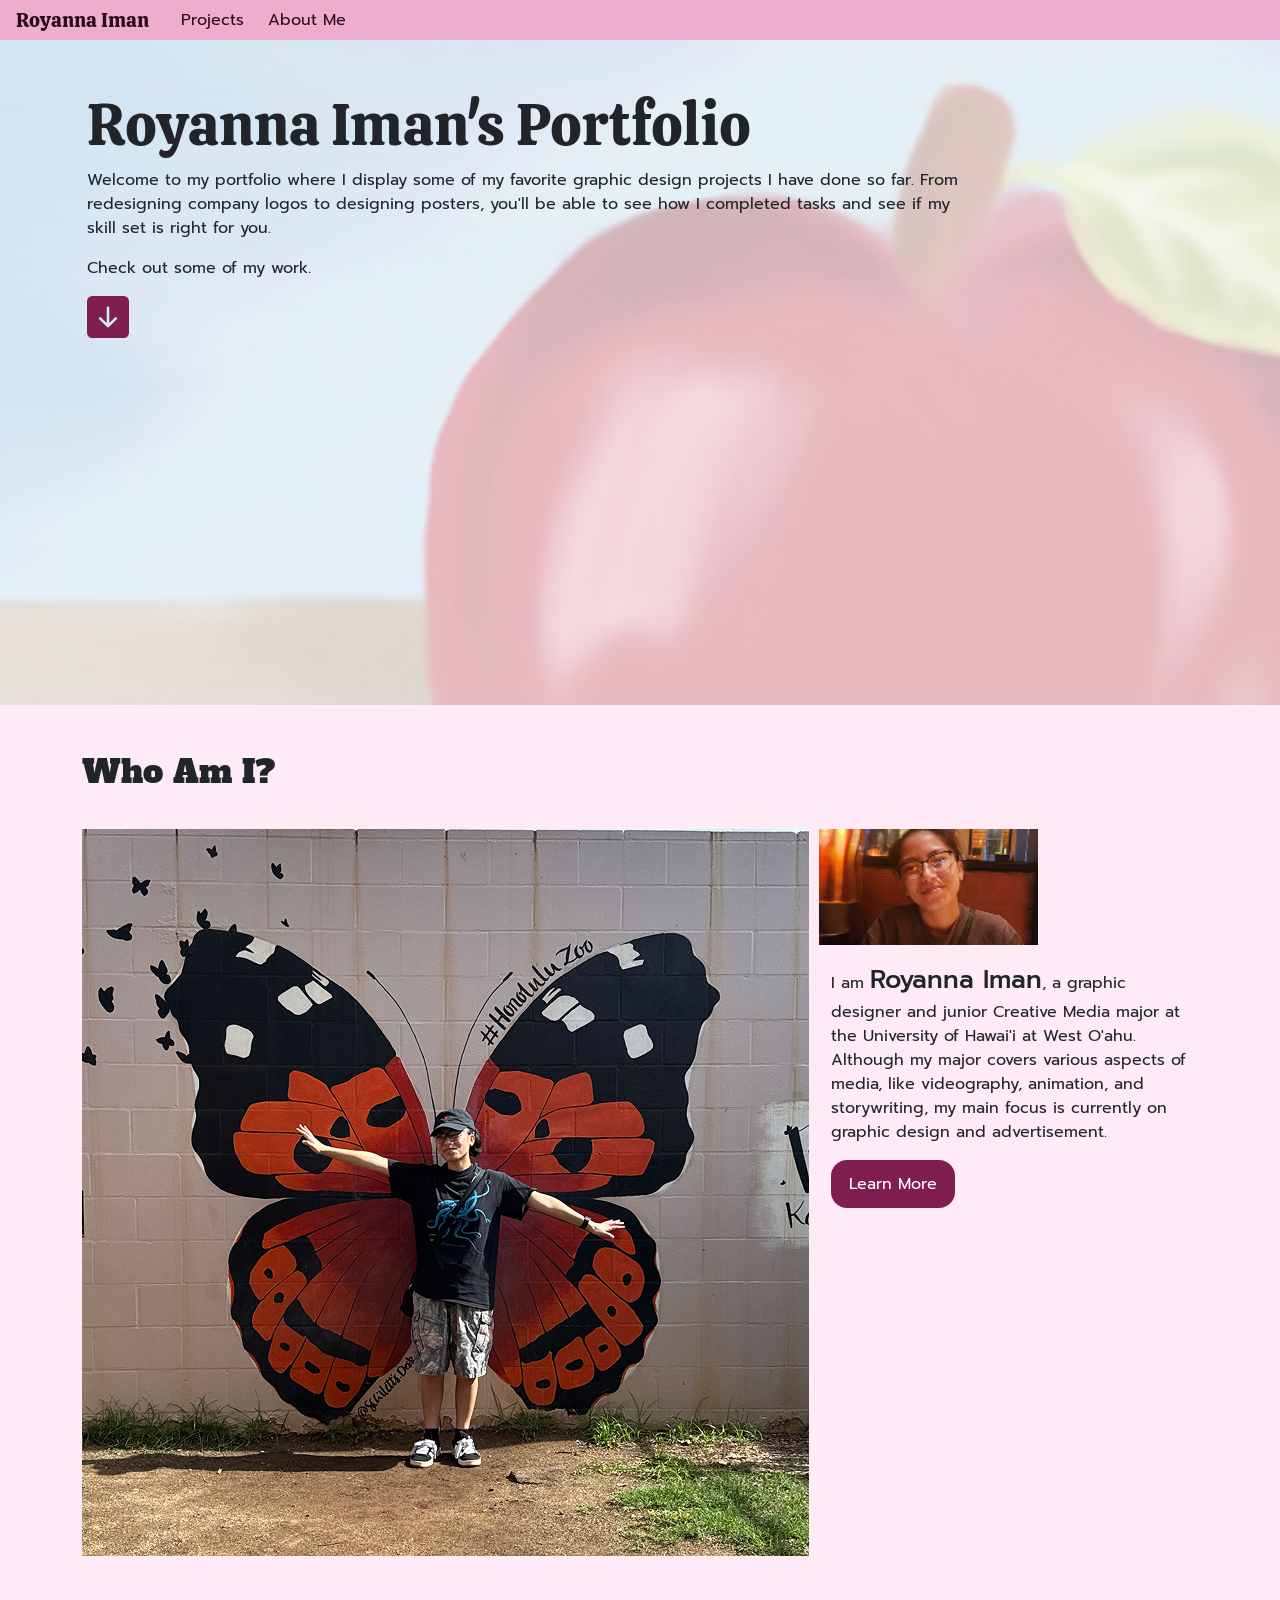
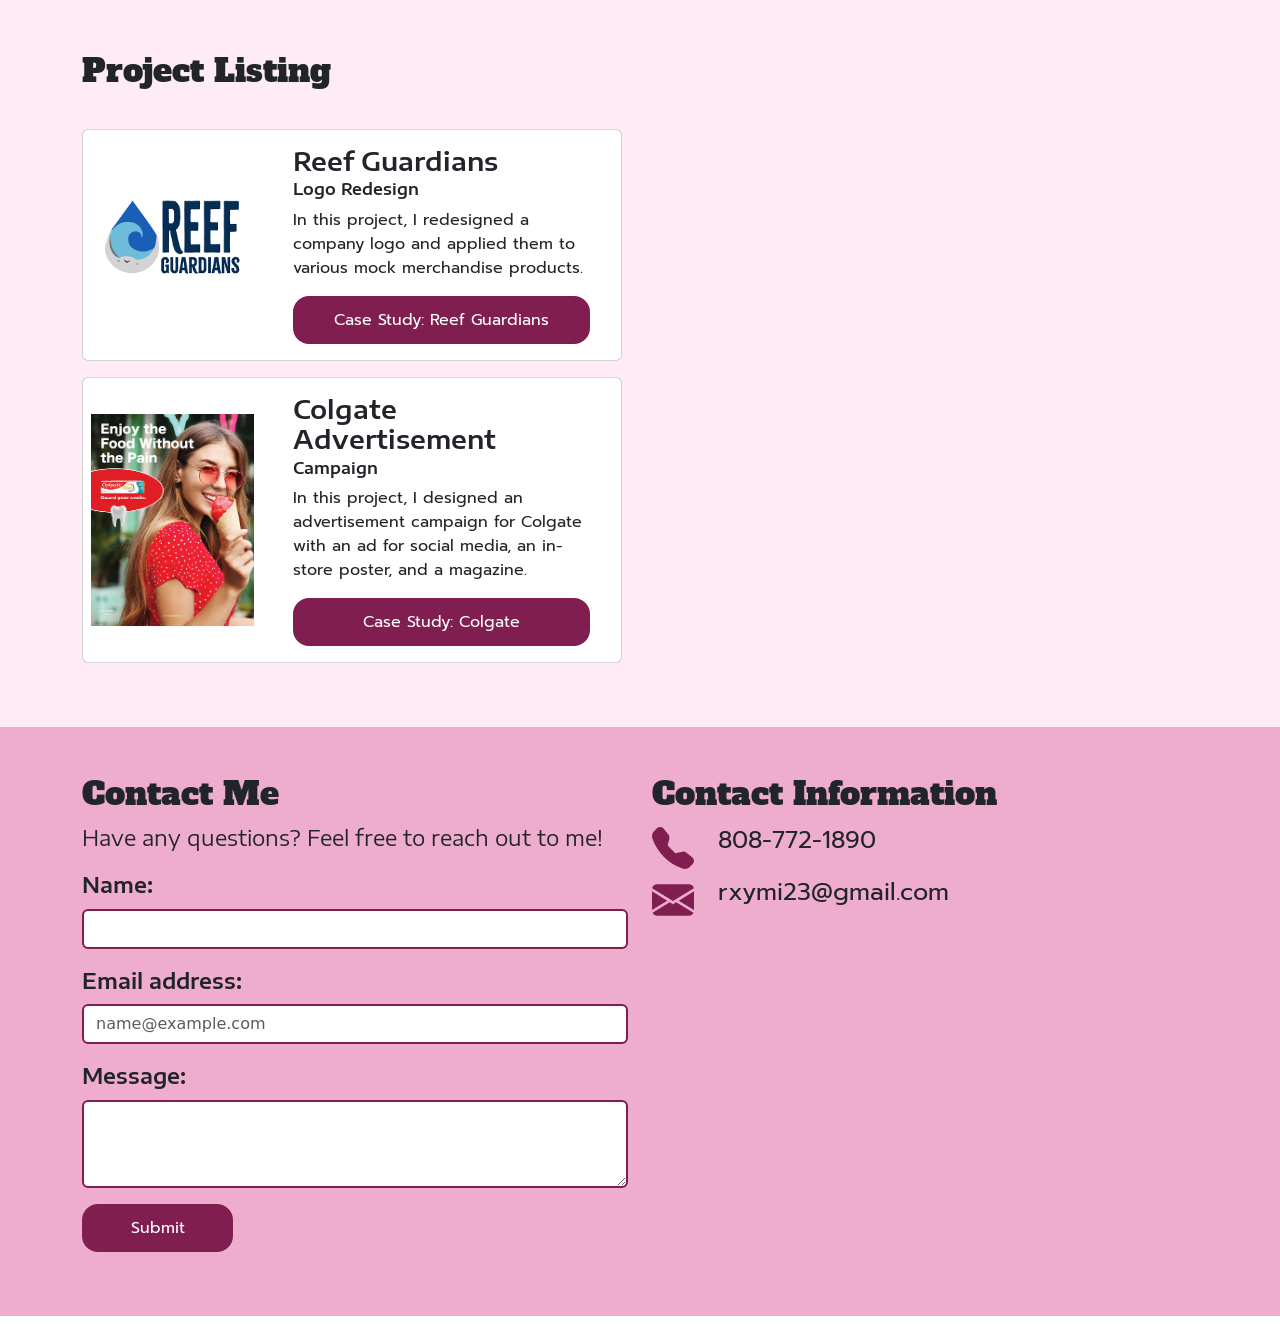
==== index.html @ 47ff8131 "button-fix" ====
<!DOCTYPE html>
<html lang="en">

<head>
    <!-- REQUIRED: Meta Tags -->
    <meta charset="UTF-8">
    <meta name="viewport" content="width=device-width, initial-scale=1.0">

    <!-- REQUIRED: Page Title -->
    <title>Royanna's Portfolio</title>

    <!-- REQUIRED: Bootstrap CSS -->
    <link href="https://cdn.jsdelivr.net/npm/bootstrap@5.3.3/dist/css/bootstrap.min.css" rel="stylesheet"
        integrity="sha384-QWTKZyjpPEjISv5WaRU9OFeRpok6YctnYmDr5pNlyT2bRjXh0JMhjY6hW+ALEwIH" crossorigin="anonymous">

    <!-- REQUIRED: Your Custom CSS-->
    <link rel="stylesheet" href="css/style.css">

    <!-- REQUIRED: Google Font API -->
    <link href="https://fonts.googleapis.com/css2?family=Sora:wght@400;700&display=swap" rel="stylesheet">

    <!-- Calistoga Font -->
    <style>
        @import url('https://fonts.googleapis.com/css2?family=Calistoga&display=swap');
    </style>

    <!-- Alfa Slab Font-->
    <style>
        @import url('https://fonts.googleapis.com/css2?family=Alfa+Slab+One&display=swap');
    </style>

    <!-- Prompt Font -->
    <style>
        @import url('https://fonts.googleapis.com/css2?family=Prompt:wght@400;500;900&display=swap');
    </style>

    <!--Encode Sans Expanded-->
    <style>
        @import url('https://fonts.googleapis.com/css2?family=Encode+Sans+Expanded:wght@100;200;300;400;500;600;700;800;900&display=swap');
    </style>

    <!--Instrument Sans-->
    <style>
        @import url('https://fonts.googleapis.com/css2?family=Instrument+Sans:ital,wght@0,400..700;1,400..700&display=swap');
    </style>

</head>

<body>
    <!-- Content will go here -->
    <!-- Start of Header Section -->
    <div class="navbarfull">
        <nav class="navbar navbar-expand-lg bg-body-tertiary">
            <div class="container-fluid navbarcolor">
                <a class="navbar-brand" href="/index.html">Royanna Iman</a>
                <button class="navbar-toggler" type="button" data-bs-toggle="collapse" data-bs-target="#navbarNav"
                    aria-controls="navbarNav" aria-expanded="false" aria-label="Toggle navigation">
                    <span class="navbar-toggler-icon"></span>
                </button>
                <div class="collapse navbar-collapse" id="navbarNav">
                    <ul class="navbar-nav">
                        <li class="nav-item">
                            <a class="nav-link" aria-current="page" href="#project-listing-id">Projects</a>
                        </li>
                        <li class="nav-item">
                            <a class="nav-link" href="#">About Me</a>
                        </li>
                    </ul>
                </div>
            </div>
        </nav>
    </div>
    <!-- End of Header Section -->

    <!-- Start of Hero Section -->
    <section class="hero">
        <div class="container">
            <div class="hero-text">
                <h1>Royanna Iman's Portfolio</h1>
                <p>Welcome to my portfolio where I display some of my favorite graphic design projects
                    I have done so far. From redesigning company logos to designing posters, you'll be able
                    to see how I completed tasks and see if my skill set is right for you.
                </p>
                <p>Check out some of my work.</p>
                <a href="#project-listing-id" class="btn-primary">
                    <svg xmlns="http://www.w3.org/2000/svg" width="42" height="42" fill="#801f4f"
                        class="bi bi-arrow-down-square-fill" viewBox="0 0 16 16">
                        <path
                            d="M2 0a2 2 0 0 0-2 2v12a2 2 0 0 0 2 2h12a2 2 0 0 0 2-2V2a2 2 0 0 0-2-2zm6.5 4.5v5.793l2.146-2.147a.5.5 0 0 1 .708.708l-3 3a.5.5 0 0 1-.708 0l-3-3a.5.5 0 1 1 .708-.708L7.5 10.293V4.5a.5.5 0 0 1 1 0" />
                </a>
                </svg>
            </div>
        </div>
    </section>
    <!-- End of Hero Section -->

    <!--Start of Who Am I Section Redo-->
    <section class="who-i-am py-5">
        <div class="container">
            <h2>Who Am I?</h2>
            <div class="who-i-am">
                <div class="image-container royanna-butterfly">
                    <img src="./images/royanna-butterfly.png" class="royanna-zoo" alt="royanna-butterfly">
                </div>
                <div class="who-am-i-right-content">
                    <div class="image-container royanna-selfie">
                        <img src="./images/royanna-iman.png" class="royanna-restaurant" alt="royanna-iman">
                    </div>
                    <div class="container who-am-i-caption">
                        <p>
                            I am <span class="bold-name">Royanna Iman</span>, a graphic designer and junior Creative
                            Media major at the University of Hawai'i at
                            West O'ahu. Although my major covers various aspects of media, like videography, animation,
                            and
                            storywriting, my main focus is currently on graphic design and advertisement.
                        </p>
                        <a class="btn btn-primary" href="#" role="button">Learn More</a>
                    </div>
                </div>
            </div>
        </div>
    </section>

    <!--End of Who Am I Section Redo-->


    <!-- OLD Start of Who Am I Section -->
    <!--
    <section class="who-am-i py-5">
        <div class="container">
            <div class="who-am-i-header">
                <h2>Who Am I?</h2>
            </div>
            <img src="./images/royanna-butterfly.png" class="img-fluid butterfly" alt="royanna-butterfly">
            <img src="./images/royanna-iman.png" alt="royanna-iman" class="selfie">
            <div class="who-am-i-text">
                <p>I am Royanna Iman, a graphic designer and junior Creative Media major at the University of Hawai'i at
                    West O'ahu. Although my major covers various aspects of media, like videography, animation, and
                    storywriting,
                    my main focus is currently on graphic design and advertisement.
                </p>
            </div>
            <a class="btn btn-primary" href="#" role="button">Learn More</a>
        </div>
    </section>
    -->

    <!-- OLD End of Who Am I Section -->


    <!-- Start of Projects Section -->
    <section class="projects py-5">
        <div class="container">
            <h2 class="projects-header" id="project-listing-id">Project Listing</h2>

            <!--Card Horizontal Start of Card Project 1-->
            <div class="card mb-3" style="max-width: 540px;">
                <div class="row g-0">
                    <div class="col-md-4">
                        <img src="./images/thumbnail-of-project-1.png" class="img-fluid rounded-start card-thumbnail"
                            alt="thumbnail-of-project-1">
                    </div>
                    <div class="col-md-8">
                        <div class="card-body">
                            <h5 class="card-title">Reef Guardians</h5>
                            <h6 class="card-subtitle">Logo Redesign</h6>
                            <p class="card-text">In this project, I redesigned a company logo and applied them to
                                various mock merchandise products.</p>
                            <a href="/reefguardians.html" class="btn btn-primary card-btn">Case Study: Reef
                                Guardians</a>

                        </div>
                    </div>
                </div>
            </div>
            <div class="card mb-3" style="max-width: 540px;">
                <!--Card Project 1 End-->

                <!--Card Horizontal Start of Card Project 2-->
                <div class="row g-0">
                    <div class="col-md-4">
                        <img src="./images/thumbnail-of-project-2.png" class="img-fluid rounded-start card-thumbnail"
                            alt="thumbnail-of-project-2">
                    </div>
                    <div class="col-md-8">
                        <div class="card-body">
                            <h5 class="card-title">Colgate Advertisement</h5>
                            <h6 class="card-subtitle">Campaign</h6>
                            <p class="card-text">In this project, I designed an advertisement campaign for Colgate with
                                an ad for social media, an in-store poster, and a magazine.</p>
                            <a href="/colgate.html" class="btn btn-primary card-btn">Case Study: Colgate</a>
                        </div>
                    </div>
                </div>
            </div>
        </div>


    </section>
    <!-- End of Projects Section -->


    <!-- Start of Footer -->

    <div class="footer">
        <div class="container">
            <div class="row">
                <div class="container py-5 col">
                    <h2>Contact Me</h2>
                    <div class="questioncontact">
                        <p>Have any questions? Feel free to reach out to me!</p>
                    </div>
                    <div class="mb-3">
                        <label for="exampleFormControlInput1" class="form-label">Name:</label>
                        <input type="name" class="form-control" id="exampleFormControlInput1">
                    </div>
                    <div class="mb-3">
                        <div class="mb-3">
                            <label for="exampleFormControlInput1" class="form-label">Email address:</label>
                            <input type="email" class="form-control" id="exampleFormControlInput1"
                                placeholder="name@example.com">
                        </div>
                        <div class="mb-3">
                            <label for="exampleFormControlTextarea1" class="form-label">Message:</label>
                            <textarea class="form-control" id="exampleFormControlTextarea1" rows="3"></textarea>
                        </div>
                        <input class="btn btn-primary submit" type="submit" value="Submit">
                    </div>
                </div>
                <div class="container py-5 col">
                    <h2>Contact Information</h2>
                    <footer class="footer">
                        <!-- Telephone Icon Start -->
                        <div class="phone-info">
                            <svg xmlns="http://www.w3.org/2000/svg" width="42" height="42" fill="#801F4F"
                                class="bi bi-telephone-fill" viewBox="0 0 16 16">
                                <path fill-rule="evenodd"
                                    d="M1.885.511a1.745 1.745 0 0 1 2.61.163L6.29 2.98c.329.423.445.974.315 1.494l-.547 2.19a.68.68 0 0 0 .178.643l2.457 2.457a.68.68 0 0 0 .644.178l2.189-.547a1.75 1.75 0 0 1 1.494.315l2.306 1.794c.829.645.905 1.87.163 2.611l-1.034 1.034c-.74.74-1.846 1.065-2.877.702a18.6 18.6 0 0 1-7.01-4.42 18.6 18.6 0 0 1-4.42-7.009c-.362-1.03-.037-2.137.703-2.877z" />
                            </svg>
                            <!-- Telephone Icon End -->
                            <div class="phone">
                                <p>808-772-1890</p>
                            </div>
                        </div>
                        <!-- Email Envelope Icon Start -->
                        <div class="email-info">
                            <svg xmlns="http://www.w3.org/2000/svg" fill="#801F4F" class="bi bi-envelope-fill"
                                viewBox="0 0 16 16">
                                <path
                                    d="M.05 3.555A2 2 0 0 1 2 2h12a2 2 0 0 1 1.95 1.555L8 8.414zM0 4.697v7.104l5.803-3.558zM6.761 8.83l-6.57 4.027A2 2 0 0 0 2 14h12a2 2 0 0 0 1.808-1.144l-6.57-4.027L8 9.586zm3.436-.586L16 11.801V4.697z" />
                            </svg>
                            <!-- Email Envelope Icon End -->
                            <div class="email">
                                <p>rxymi23@gmail.com</p>
                            </div>
                        </div>
                </div>
            </div>
        </div>

        </footer>
        <!-- End of Footer -->


        <!-- REQUIRED: Javascript -->
        <script src="https://cdn.jsdelivr.net/npm/bootstrap@5.3.3/dist/js/bootstrap.bundle.min.js"
            integrity="sha384-YvpcrYf0tY3lHB60NNkmXc5s9fDVZLESaAA55NDzOxhy9GkcIdslK1eN7N6jIeHz"
            crossorigin="anonymous"></script>
</body>

</html>
---- css/style.css ----
.hero {
    background-image: url("../images/hero-section-image.png");
    background-size: cover;
    min-height: 665px;
}

@media (max-width: 768px) {
    .hero {
        min-height: 453px
    }
}

.calistoga-regular {
    font-family: "Calistoga", serif;
    font-weight: 400;
    font-style: normal;
}

.alfa-slab-one-regular {
    font-family: "Alfa Slab One", serif;
    font-weight: 400;
    font-style: normal;
}

.prompt-regular {
    font-family: "Prompt", sans-serif;
    font-weight: 400;
    font-style: normal;
}

.encode-sans-expanded-semibold {
    font-family: "Encode Sans Expanded", sans-serif;
    font-weight: 600;
    font-style: normal;
}


.instrument-sans-font {
    font-family: "Instrument Sans", sans-serif;
    font-optical-sizing: auto;
    font-weight: 100;
    font-style: normal;
    font-variation-settings:
        "wdth" 100;
}

h1 {
    font-family: Calistoga;
    font-size: clamp(40px, 2vw, 58px);
}

h2 {
    font-family: Alfa Slab One;
    font-weight: clamp(20px, 2vw, 40px);
}

h5 {
    font-family: "Encode Sans Expanded", sans-serif;
    font-weight: 600;
    font-style: normal;
    font-size: clamp(24px, 2vw, 30px);

}

h6 {
    font-family: "Encode Sans Expanded", sans-serif;
    font-weight: 600;
    font-style: normal;
}

p {
    font-family: Prompt;
}

.questioncontact p {
    font-family: "Encode Sans Expanded";
    font-size: clamp(16px, 2vw, 21px);
}

.phone p {
    font-family: prompt;
    font-size: clamp(16px, 2vw, 24px);
}

.email p {
    font-family: prompt;
    font-size: clamp(16px, 2vw, 24px);
}


.navbar-brand {
    font-family: Calistoga;
    color: #2b0a1a;
}

.nav-link {
    font-family: Prompt;
    Color: #2b0a1a;
}

.navbar {
    margin-top: -8px;
}

.navbarcolor {
    background-color: #efadce;
    margin-bottom: -8px;
}

.navbar a {
    padding: 4px;
}

.nav-item {
    padding: 4px;
}

.hero-text {
    max-width: 887px;
    min-width: 360px;
    padding: 5px;
    padding-top: 50px;
    margin-right: 20%;
}

.selfie {
    float: center;
}


.who-am-i-header {
    margin-top: 10px;
    margin-left: 10px;
}

.btn {
    background-color: #801f4f;
    border-color: #801f4f;
    font-family: "prompt";
    border-width: 2px;
    border-radius: 16px;
    padding: 10px 16px;
}

.btn:hover {
    background-color: white;
    border-color: white;
    color: #801f4f;
    border-color: #801F4F;
}

.form-label {
    font-family: "Encode Sans Expanded";
    font-size: clamp(16px, 2vw, 21px);
    font-weight: 600;
}

.form-control {
    border-color: #801F4F;
    border-width: 2px;
}

.hero {
    background-color: white;
}

section {
    background-color: #FFEBF5;
}

.footer {
    background-color: #efadce;
}

.submit {
    width: clamp(151px, 2vw, 248px);
}

.hero-text h1 {
    font-size: clamp(40px, 7vw, 58px);
}

.email-info {
    display: flex;
    align-items: center;
    gap: 24px;

}

.phone-info {
    display: flex;
    align-items: center;
    gap: 24px;
}

svg {
    width: 42px;
    height: 42px;
    min-width: 42px;
    min-height: 42px;
}

.card-btn {
    width: 100%;
}

.card-body {
    margin-left: 15px;
    margin-right: 15px;
}

.card-body h6 {
    margin-bottom: 8px;
}

.card-body h5 {
    margin-bottom: 8px;
}

.card-thumbnail {
    width: 100%;
    height: 100%;
    object-fit: contain;
    padding: 8px;
}


.projects-header {
    padding-bottom: 30px;
}


.royanna-zoo {
    width: 100%;
    max-width: 727px;
    object-fit: cover;
    vertical-align: middle;
    padding-top: 8px;
}

.royanna-restaurant {
    width: 100%;
    max-width: 219px;
    height: 100%;
    max-height: 140px;
    object-position: 50% 20%;
    object-fit: cover;
    vertical-align: middle;
    padding-bottom: 16px;
    padding-top: 8px;
}


.who-am-i-caption {
    padding-bottom: 48px;
}

.who-i-am {
    display: flex;
    flex-wrap: wrap;
    align-items: flex-start;
    justify-content: left;
    padding-top: 22px;

}

.who-am-i-right-content {
    flex: 2;
    align-content: bottom;
    margin-left: 10px;
}

.bold-name {
    font-weight: 500;
    font-size: clamp(25px, 2vw, 40px);
}

/* Case Study 1 */

.encode-sans-expanded-bold {
    font-family: "Encode Sans Expanded", sans-serif;
    font-weight: 700;
    font-style: normal;
}

h3 {
    color: white;
    font-size: clamp(24px, 3vw, 64px);
    padding: 10px;
}

h4 {
    font-family: Afacad;
    font-size: clamp(15px, 4vw, 32px);
    
}

.reefguardians-title {
    background-color: #ab296a;
    height: 150px;
    justify-content: center;
    display: grid;
    place-items: center;
    min-height: 145px;
}



/* .project-details-section-header{
    background-color: white;
    position: relative;
    width: 100vw;
    left: 50%;
    margin-left: -50vw;
} */

/* .details-section-title{
    background: white;
    position: relative;
    width: 100vw;
    left: 50%;
    margin-left: -50vw;
} */

.reefguardians-background-info {
    padding-top: 22px;
    padding-bottom: 22px;
}

.reefguardians-results {
    padding-bottom: 22px;
}


.reefguardians-process-section {
    padding-bottom: 22px;
}

.image-description {
    font-size: clamp(10px, 1.5vw, 16px);
}

.results-grid {
    display: grid;
    gap: 40px;

}

.sketches-grid {
    display: grid;
    gap: 40px;
}

.project-details-bold-header {
    background-color: white;
    padding: 10px;
    margin-top: -21px;
    margin-bottom: 20px;
    /* height: clamp(44px, 4vw, 94px); */
    display: flex;
    align-items: center;
}

    /* .project-details-section-header {
        padding: 5px;
    }
}

/* .project-details-bold-header {
    height: 50px;
    background-color: white;
    margin-top: -21px;
    margin-bottom: 21px;
    display: flex;
    align-items:center;
    
} */

.process-section-subtitles {
    background-color: #E47CB0;
    margin-top: -21px;
    margin-bottom: 20px;
    padding: 0px;
    /* height: clamp(25px, 2vw, 65px); */
    display: flex;
    align-items: center;
}

/* Case Study 2 */

.colgate-title{
    background-color: #ab296a;
    height: 150px;
    justify-content: center;
    display: grid;
    place-items: center;
    min-height: 145px;
}

.colgate-background-info{
    padding-top: 22px;
    padding-bottom: 22px;
}

.colgate-logo-image{
    display: flex;
    align-items: center;
    padding: 10px;
}

.creative-brief-caption{
    padding-top: 10px;
}

.sketches-caption{
    padding-top: 10px;
}
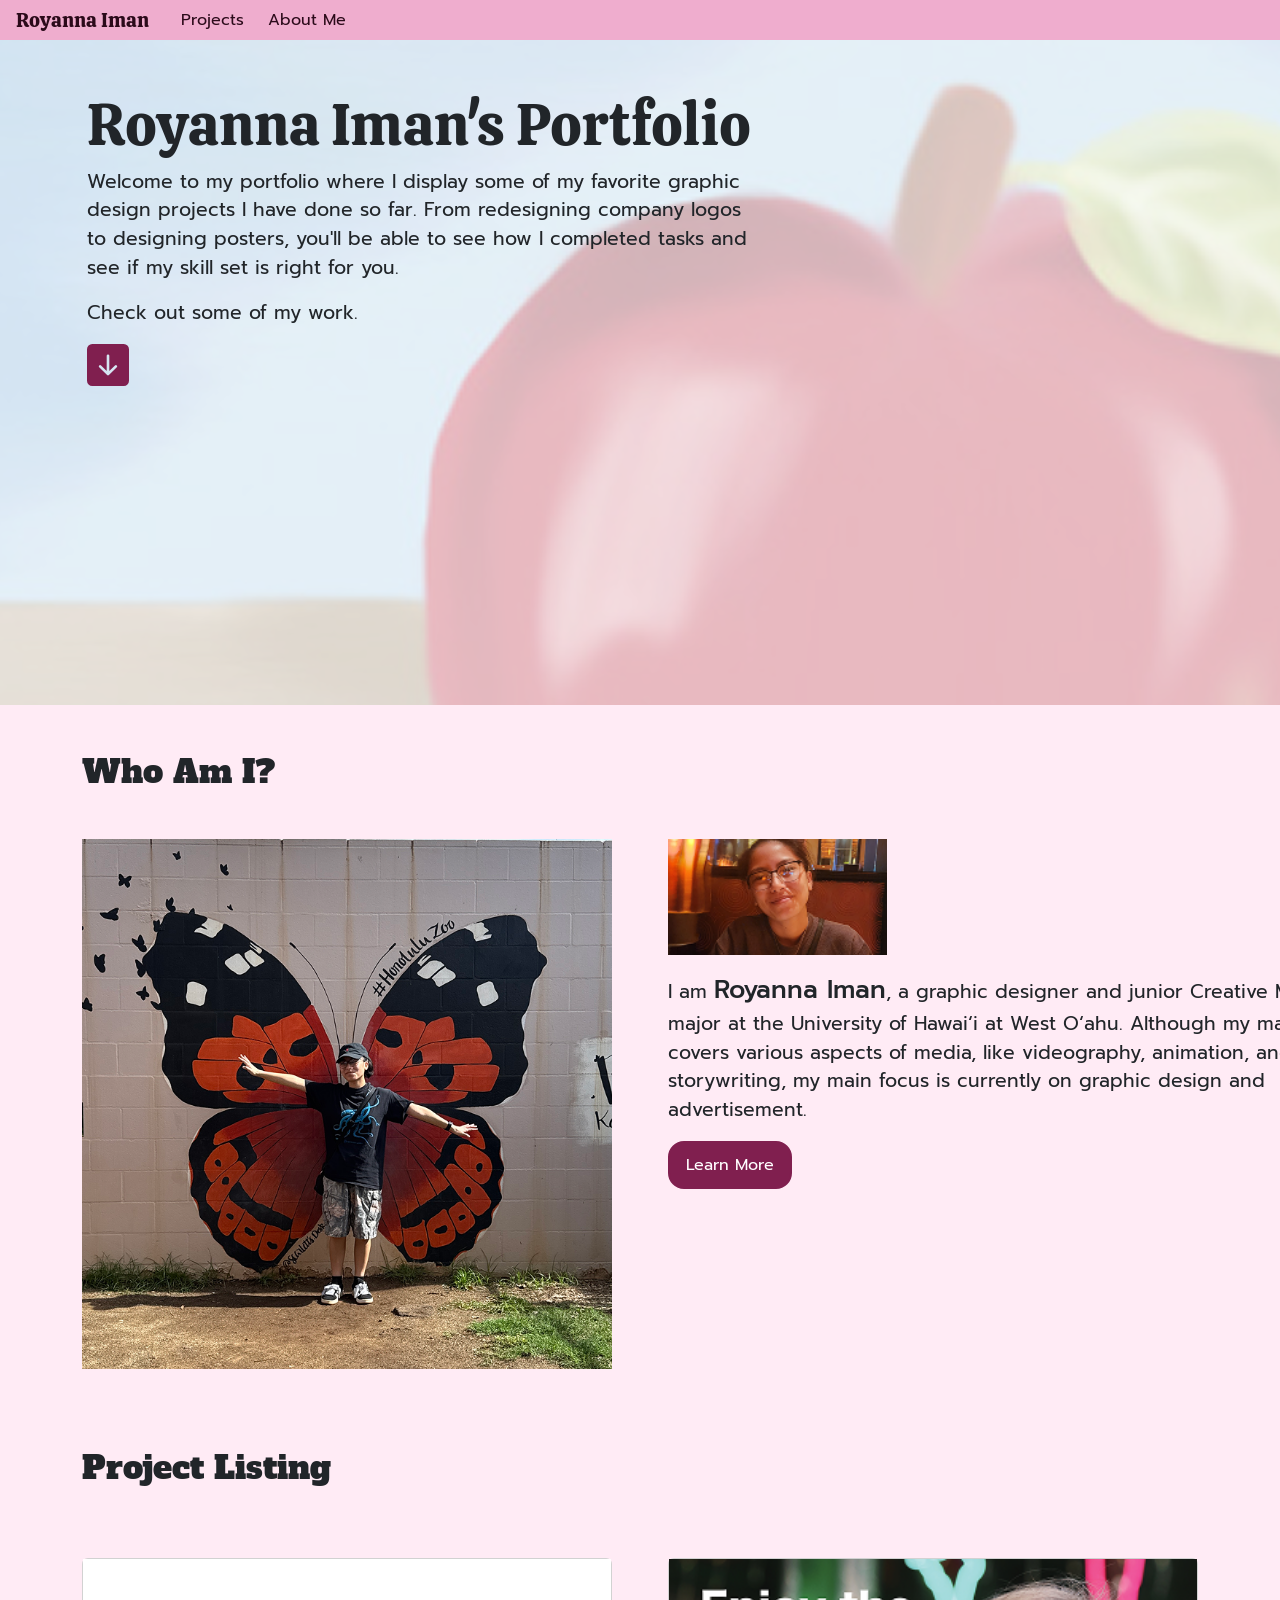
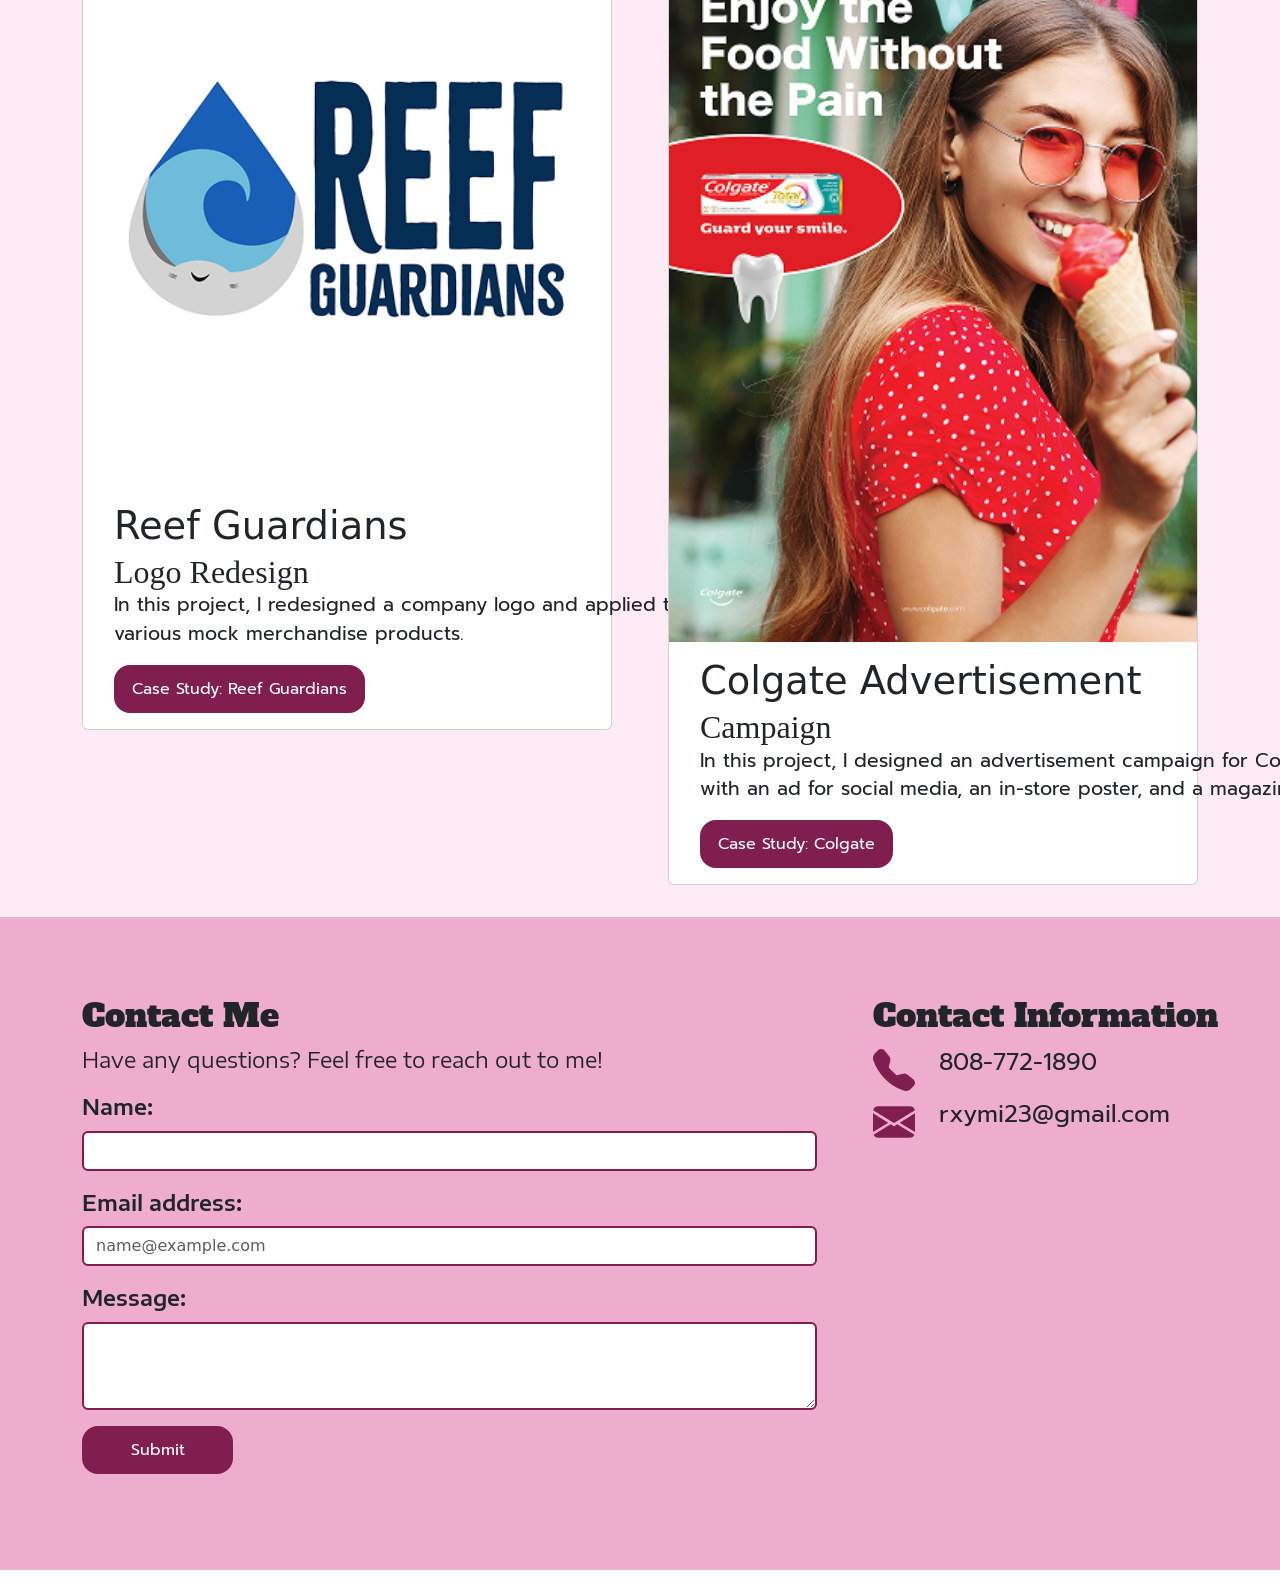
==== commit 69f768d5: "fix-bugs" ====
--- a/index.html
+++ b/index.html
@@ -98,26 +98,23 @@
     <section class="who-i-am py-5">
         <div class="container">
             <h2>Who Am I?</h2>
-            <div class="who-i-am">
-                <div class="image-container royanna-butterfly">
+            <div class="row">
+                <div class="one-half">
                     <img src="./images/royanna-butterfly.png" class="royanna-zoo" alt="royanna-butterfly">
                 </div>
-                <div class="who-am-i-right-content">
-                    <div class="image-container royanna-selfie">
-                        <img src="./images/royanna-iman.png" class="royanna-restaurant" alt="royanna-iman">
-                    </div>
-                    <div class="container who-am-i-caption">
-                        <p>
-                            I am <span class="bold-name">Royanna Iman</span>, a graphic designer and junior Creative
-                            Media major at the University of Hawai'i at
-                            West O'ahu. Although my major covers various aspects of media, like videography, animation,
-                            and
-                            storywriting, my main focus is currently on graphic design and advertisement.
-                        </p>
-                        <a class="btn btn-primary" href="#" role="button">Learn More</a>
-                    </div>
-                </div>
-            </div>
+                <div class="one-half">
+                    <img src="./images/royanna-iman.png" class="royanna-restaurant" alt="royanna-iman">
+                    <p>
+                        I am <span class="bold-name">Royanna Iman</span>, a graphic designer and junior Creative
+                        Media major at the University of Hawai&#699;i at
+                        West O&#699;ahu. Although my major covers various aspects of media, like videography, animation,
+                        and
+                        storywriting, my main focus is currently on graphic design and advertisement.
+                    </p>
+                    <a class="btn btn-primary" href="#" role="button">Learn More</a>
+                </div>
+            </div>
+
         </div>
     </section>
 
@@ -149,51 +146,44 @@
 
 
     <!-- Start of Projects Section -->
-    <section class="projects py-5">
+    <section class="projects">
         <div class="container">
             <h2 class="projects-header" id="project-listing-id">Project Listing</h2>
-
-            <!--Card Horizontal Start of Card Project 1-->
-            <div class="card mb-3" style="max-width: 540px;">
-                <div class="row g-0">
-                    <div class="col-md-4">
-                        <img src="./images/thumbnail-of-project-1.png" class="img-fluid rounded-start card-thumbnail"
-                            alt="thumbnail-of-project-1">
-                    </div>
-                    <div class="col-md-8">
+            <div class="row">
+
+                <div class="one-half">
+                    <div class="card">
+                        <img src="images/thumbnail-of-project-1.png" alt="placeholder2000x1500" width="2000"
+                            height="1500">
                         <div class="card-body">
-                            <h5 class="card-title">Reef Guardians</h5>
-                            <h6 class="card-subtitle">Logo Redesign</h6>
+                            <h3 class="card-title">Reef Guardians</h3>
+                            <h4 class="card-subtitle">Logo Redesign</h4>
+
                             <p class="card-text">In this project, I redesigned a company logo and applied them to
                                 various mock merchandise products.</p>
-                            <a href="/reefguardians.html" class="btn btn-primary card-btn">Case Study: Reef
+                            <a class="btn btn-primary" href="reefguardians.html" role="button">Case Study: Reef
                                 Guardians</a>
-
-                        </div>
-                    </div>
-                </div>
-            </div>
-            <div class="card mb-3" style="max-width: 540px;">
-                <!--Card Project 1 End-->
-
-                <!--Card Horizontal Start of Card Project 2-->
-                <div class="row g-0">
-                    <div class="col-md-4">
-                        <img src="./images/thumbnail-of-project-2.png" class="img-fluid rounded-start card-thumbnail"
-                            alt="thumbnail-of-project-2">
-                    </div>
-                    <div class="col-md-8">
+                        </div>
+                    </div>
+                </div>
+                <div class="one-half">
+                    <div class="card">
+                        <img src="images/thumbnail-of-project-2.png" alt="placeholder2000x1500" width="2000"
+                            height="1500">
                         <div class="card-body">
-                            <h5 class="card-title">Colgate Advertisement</h5>
-                            <h6 class="card-subtitle">Campaign</h6>
+                            <h3 class="card-title">Colgate Advertisement</h3>
+                            <h4 class="card-subtitle">Campaign</h4>
+
                             <p class="card-text">In this project, I designed an advertisement campaign for Colgate with
                                 an ad for social media, an in-store poster, and a magazine.</p>
-                            <a href="/colgate.html" class="btn btn-primary card-btn">Case Study: Colgate</a>
-                        </div>
-                    </div>
-                </div>
-            </div>
-        </div>
+                            <a class="btn btn-primary" href="colgate.html" role="button">Case Study: Colgate</a>
+                        </div>
+                    </div>
+                </div>
+            </div>
+        </div>
+
+
 
 
     </section>
--- a/css/style.css
+++ b/css/style.css
@@ -70,6 +70,13 @@
 
 p {
     font-family: Prompt;
+    width: 35em;
+    font-size: 1.2em;
+}
+
+img {
+    max-width: 100%;
+    height: auto;
 }
 
 .questioncontact p {
@@ -113,6 +120,171 @@
 
 .nav-item {
     padding: 4px;
+}
+
+/* Grid */
+.row {
+    --gridgap: 2em;
+}
+
+.row2 {
+    --gridgap2: 0em;
+}
+
+.row>* {
+    margin-top: var(--gridgap);
+    margin-bottom: var(--gridgap);
+}
+
+.row2+.row2 {
+    margin-top: var(--gridgap2);
+    margin-bottom: var(--gridgap2);
+}
+
+@media (min-width: 768px) {
+    .row {
+        display: grid;
+        grid-template-columns: repeat(12, 1fr);
+        gap: var(--gridgap);
+        /* place-items: center; */
+    }
+
+    /* COMMONLY USED SEMANTIC COLUMN WIDTHS */
+    .one-half {
+        grid-column: auto / span 6;
+    }
+
+    .one-third {
+        grid-column: auto / span 4;
+    }
+
+    .two-thirds {
+        grid-column: auto / span 8;
+    }
+
+    .one-fourth {
+        grid-column: auto / span 3;
+    }
+
+    .three-fourths {
+        grid-column: auto / span 9;
+    }
+
+    /* 12 COLUMN CLASSES */
+    .col-1 {
+        grid-column: auto / span 1;
+    }
+
+    .col-2 {
+        grid-column: auto / span 2;
+    }
+
+    .col-3 {
+        grid-column: auto / span 3;
+    }
+
+    .col-4 {
+        grid-column: auto / span 4;
+    }
+
+    .col-5 {
+        grid-column: auto / span 5;
+    }
+
+    .col-6 {
+        grid-column: auto / span 6;
+    }
+
+    .col-7 {
+        grid-column: auto / span 7;
+    }
+
+    .col-8 {
+        grid-column: auto / span 8;
+    }
+
+    .col-9 {
+        grid-column: auto / span 9;
+    }
+
+    .col-10 {
+        grid-column: auto / span 10;
+    }
+
+    .col-11 {
+        grid-column: auto / span 11;
+    }
+
+    .col-12 {
+        grid-column: auto / span 12;
+    }
+
+    /* COMMONLY CENTERED COLUMNS */
+    .one-half.centered {
+        grid-column: 4 / span 6;
+    }
+
+    .one-third.centered {
+        grid-column: 5 / span 4;
+    }
+
+    .two-thirds.centered {
+        grid-column: 3 / span 8;
+    }
+
+    /* PUSHES */
+    .push-1 {
+        grid-column-start: 2;
+    }
+
+    .push-2 {
+        grid-column-start: 3;
+    }
+
+    .push-3 {
+        grid-column-start: 4;
+    }
+
+    .push-4 {
+        grid-column-start: 5;
+    }
+
+    .push-5 {
+        grid-column-start: 6;
+    }
+
+    .push-6 {
+        grid-column-start: 7;
+    }
+
+    .push-7 {
+        grid-column-start: 8;
+    }
+
+    .push-8 {
+        grid-column-start: 9;
+    }
+
+    .push-9 {
+        grid-column-start: 10;
+    }
+
+    .push-10 {
+        grid-column-start: 11;
+    }
+
+    .push-11 {
+        grid-column-start: 12;
+    }
+
+    /* SWAP (REVERSE) COLUMNS - WORKS ONLY w/ 2 CHILDREN  */
+    .row.swapped>*:first-child {
+        order: 2;
+    }
+
+    .row.swapped>*:last-child {
+        order: 1;
+    }
 }
 
 .hero-text {
@@ -286,22 +458,23 @@
 h3 {
     color: white;
     font-size: clamp(24px, 3vw, 64px);
-    padding: 10px;
+
 }
 
 h4 {
     font-family: Afacad;
     font-size: clamp(15px, 4vw, 32px);
-    
+
 }
 
 .reefguardians-title {
     background-color: #ab296a;
-    height: 150px;
+    display: grid;
     justify-content: center;
-    display: grid;
+    align-items: center;
     place-items: center;
-    min-height: 145px;
+    padding: 2em 0;
+
 }
 
 
@@ -340,28 +513,29 @@
     font-size: clamp(10px, 1.5vw, 16px);
 }
 
+/* 
 .results-grid {
     display: grid;
     gap: 40px;
 
-}
-
-.sketches-grid {
+} */
+
+/* .sketches-grid {
     display: grid;
     gap: 40px;
-}
+} */
 
 .project-details-bold-header {
     background-color: white;
-    padding: 10px;
+    padding: 1em;
     margin-top: -21px;
-    margin-bottom: 20px;
+
     /* height: clamp(44px, 4vw, 94px); */
     display: flex;
     align-items: center;
 }
 
-    /* .project-details-section-header {
+/* .project-details-section-header {
         padding: 5px;
     }
 }
@@ -380,15 +554,15 @@
     background-color: #E47CB0;
     margin-top: -21px;
     margin-bottom: 20px;
-    padding: 0px;
+    padding: 2em;
     /* height: clamp(25px, 2vw, 65px); */
-    display: flex;
-    align-items: center;
+
+
 }
 
 /* Case Study 2 */
 
-.colgate-title{
+.colgate-title {
     background-color: #ab296a;
     height: 150px;
     justify-content: center;
@@ -397,21 +571,27 @@
     min-height: 145px;
 }
 
-.colgate-background-info{
+.colgate-background-info {
     padding-top: 22px;
     padding-bottom: 22px;
 }
 
-.colgate-logo-image{
+.colgate-logo-image {
     display: flex;
     align-items: center;
     padding: 10px;
 }
 
-.creative-brief-caption{
+.creative-brief-caption {
     padding-top: 10px;
 }
 
-.sketches-caption{
+.sketches-caption {
     padding-top: 10px;
+}
+
+
+
+.img-fluid.m-bottom {
+    margin-bottom: 4em;
 }
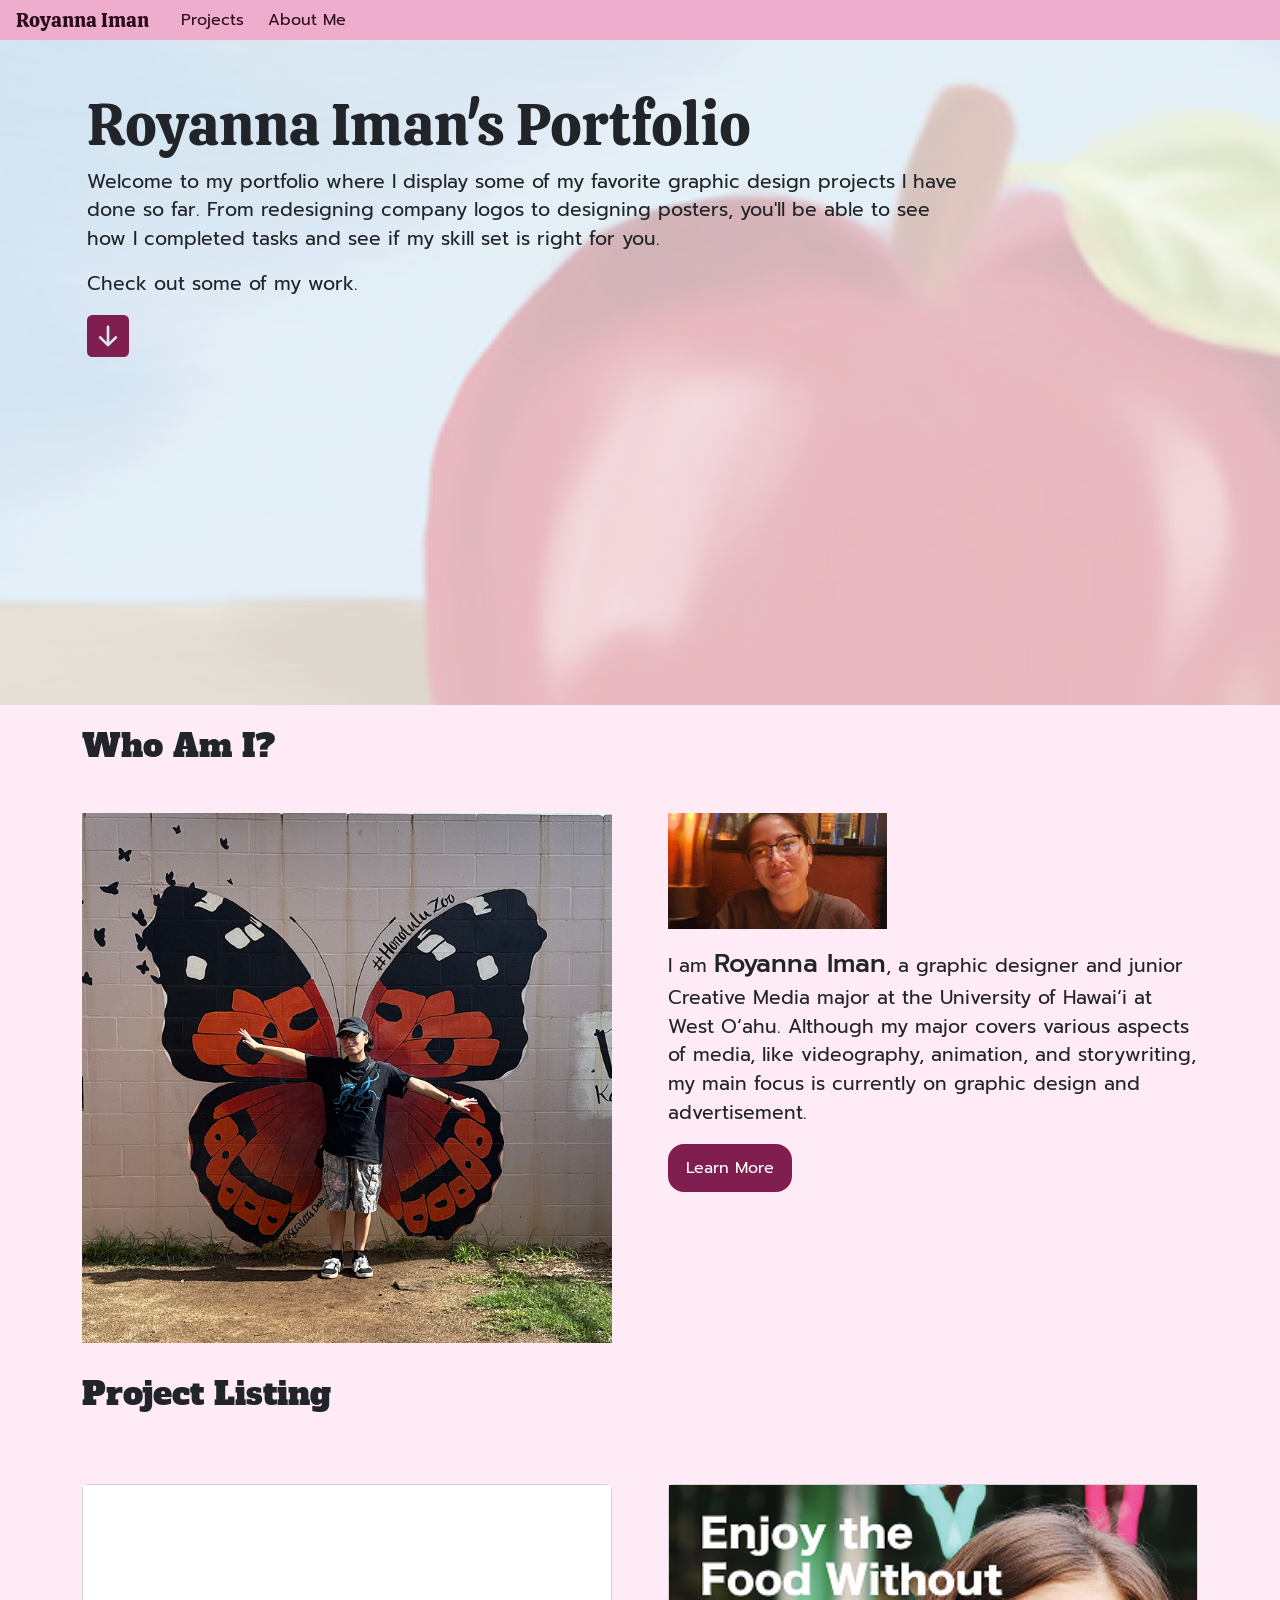
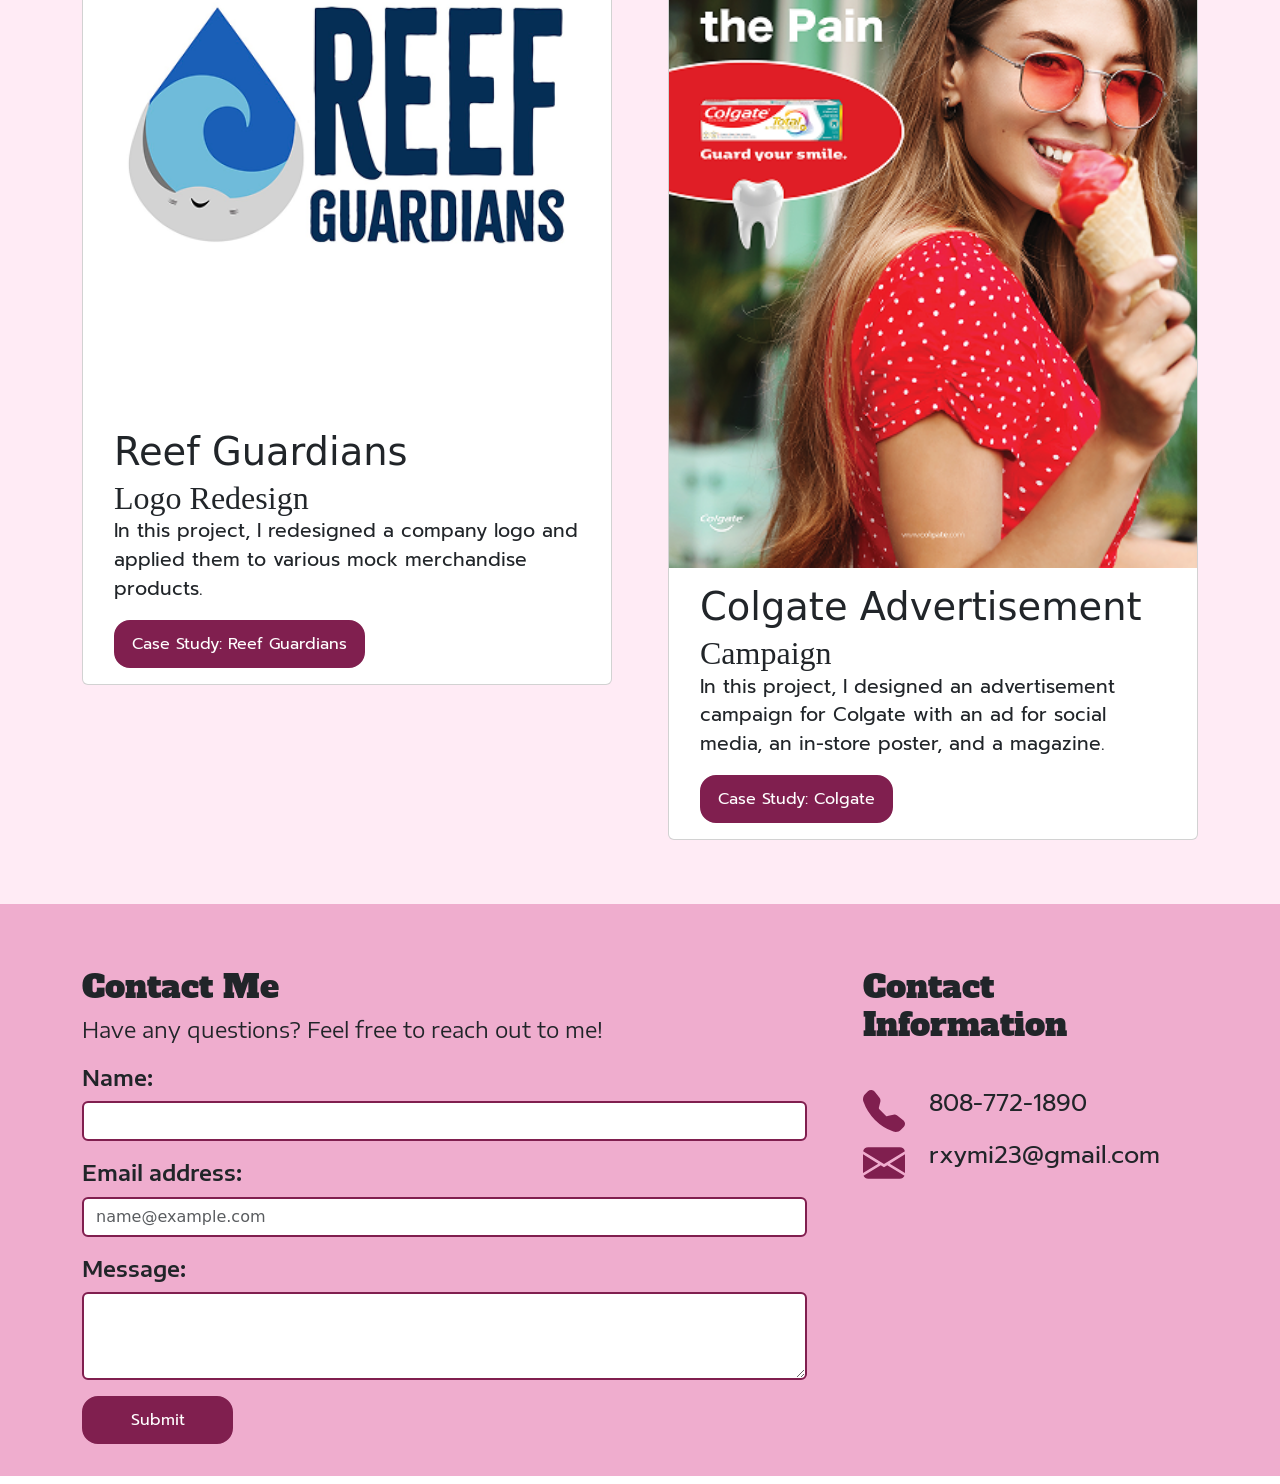
==== commit 0a0a9c87: "fix-bugs" ====
--- a/index.html
+++ b/index.html
@@ -95,7 +95,7 @@
     <!-- End of Hero Section -->
 
     <!--Start of Who Am I Section Redo-->
-    <section class="who-i-am py-5">
+    <section class="who-i-am">
         <div class="container">
             <h2>Who Am I?</h2>
             <div class="row">
@@ -192,19 +192,20 @@
 
     <!-- Start of Footer -->
 
-    <div class="footer">
-        <div class="container">
-            <div class="row">
-                <div class="container py-5 col">
-                    <h2>Contact Me</h2>
-                    <div class="questioncontact">
-                        <p>Have any questions? Feel free to reach out to me!</p>
-                    </div>
-                    <div class="mb-3">
-                        <label for="exampleFormControlInput1" class="form-label">Name:</label>
-                        <input type="name" class="form-control" id="exampleFormControlInput1">
-                    </div>
-                    <div class="mb-3">
+    <footer>
+        <div class="footer">
+            <div class="container">
+                <div class="row">
+                    <div class="two-thirds">
+                        <h2>Contact Me</h2>
+                        <div class="questioncontact">
+                            <p>Have any questions? Feel free to reach out to me!</p>
+                        </div>
+                        <div class="mb-3">
+                            <label for="exampleFormControlInput1" class="form-label">Name:</label>
+                            <input type="name" class="form-control" id="exampleFormControlInput1">
+                        </div>
+
                         <div class="mb-3">
                             <label for="exampleFormControlInput1" class="form-label">Email address:</label>
                             <input type="email" class="form-control" id="exampleFormControlInput1"
@@ -215,47 +216,47 @@
                             <textarea class="form-control" id="exampleFormControlTextarea1" rows="3"></textarea>
                         </div>
                         <input class="btn btn-primary submit" type="submit" value="Submit">
-                    </div>
-                </div>
-                <div class="container py-5 col">
-                    <h2>Contact Information</h2>
-                    <footer class="footer">
-                        <!-- Telephone Icon Start -->
-                        <div class="phone-info">
-                            <svg xmlns="http://www.w3.org/2000/svg" width="42" height="42" fill="#801F4F"
-                                class="bi bi-telephone-fill" viewBox="0 0 16 16">
-                                <path fill-rule="evenodd"
-                                    d="M1.885.511a1.745 1.745 0 0 1 2.61.163L6.29 2.98c.329.423.445.974.315 1.494l-.547 2.19a.68.68 0 0 0 .178.643l2.457 2.457a.68.68 0 0 0 .644.178l2.189-.547a1.75 1.75 0 0 1 1.494.315l2.306 1.794c.829.645.905 1.87.163 2.611l-1.034 1.034c-.74.74-1.846 1.065-2.877.702a18.6 18.6 0 0 1-7.01-4.42 18.6 18.6 0 0 1-4.42-7.009c-.362-1.03-.037-2.137.703-2.877z" />
-                            </svg>
-                            <!-- Telephone Icon End -->
-                            <div class="phone">
-                                <p>808-772-1890</p>
+
+                    </div>
+                    <div class="one-third">
+                        <h2>Contact Information</h2>
+                        <footer class="footer">
+                            <!-- Telephone Icon Start -->
+                            <div class="phone-info">
+                                <svg xmlns="http://www.w3.org/2000/svg" width="42" height="42" fill="#801F4F"
+                                    class="bi bi-telephone-fill" viewBox="0 0 16 16">
+                                    <path fill-rule="evenodd"
+                                        d="M1.885.511a1.745 1.745 0 0 1 2.61.163L6.29 2.98c.329.423.445.974.315 1.494l-.547 2.19a.68.68 0 0 0 .178.643l2.457 2.457a.68.68 0 0 0 .644.178l2.189-.547a1.75 1.75 0 0 1 1.494.315l2.306 1.794c.829.645.905 1.87.163 2.611l-1.034 1.034c-.74.74-1.846 1.065-2.877.702a18.6 18.6 0 0 1-7.01-4.42 18.6 18.6 0 0 1-4.42-7.009c-.362-1.03-.037-2.137.703-2.877z" />
+                                </svg>
+                                <!-- Telephone Icon End -->
+                                <div class="phone">
+                                    <p>808-772-1890</p>
+                                </div>
                             </div>
-                        </div>
-                        <!-- Email Envelope Icon Start -->
-                        <div class="email-info">
-                            <svg xmlns="http://www.w3.org/2000/svg" fill="#801F4F" class="bi bi-envelope-fill"
-                                viewBox="0 0 16 16">
-                                <path
-                                    d="M.05 3.555A2 2 0 0 1 2 2h12a2 2 0 0 1 1.95 1.555L8 8.414zM0 4.697v7.104l5.803-3.558zM6.761 8.83l-6.57 4.027A2 2 0 0 0 2 14h12a2 2 0 0 0 1.808-1.144l-6.57-4.027L8 9.586zm3.436-.586L16 11.801V4.697z" />
-                            </svg>
-                            <!-- Email Envelope Icon End -->
-                            <div class="email">
-                                <p>rxymi23@gmail.com</p>
+                            <!-- Email Envelope Icon Start -->
+                            <div class="email-info">
+                                <svg xmlns="http://www.w3.org/2000/svg" fill="#801F4F" class="bi bi-envelope-fill"
+                                    viewBox="0 0 16 16">
+                                    <path
+                                        d="M.05 3.555A2 2 0 0 1 2 2h12a2 2 0 0 1 1.95 1.555L8 8.414zM0 4.697v7.104l5.803-3.558zM6.761 8.83l-6.57 4.027A2 2 0 0 0 2 14h12a2 2 0 0 0 1.808-1.144l-6.57-4.027L8 9.586zm3.436-.586L16 11.801V4.697z" />
+                                </svg>
+                                <!-- Email Envelope Icon End -->
+                                <div class="email">
+                                    <p>rxymi23@gmail.com</p>
+                                </div>
                             </div>
-                        </div>
-                </div>
-            </div>
-        </div>
-
-        </footer>
-        <!-- End of Footer -->
-
-
-        <!-- REQUIRED: Javascript -->
-        <script src="https://cdn.jsdelivr.net/npm/bootstrap@5.3.3/dist/js/bootstrap.bundle.min.js"
-            integrity="sha384-YvpcrYf0tY3lHB60NNkmXc5s9fDVZLESaAA55NDzOxhy9GkcIdslK1eN7N6jIeHz"
-            crossorigin="anonymous"></script>
+                    </div>
+                </div>
+
+            </div>
+    </footer>
+    <!-- End of Footer -->
+
+
+    <!-- REQUIRED: Javascript -->
+    <script src="https://cdn.jsdelivr.net/npm/bootstrap@5.3.3/dist/js/bootstrap.bundle.min.js"
+        integrity="sha384-YvpcrYf0tY3lHB60NNkmXc5s9fDVZLESaAA55NDzOxhy9GkcIdslK1eN7N6jIeHz"
+        crossorigin="anonymous"></script>
 </body>
 
 </html>
--- a/css/style.css
+++ b/css/style.css
@@ -70,13 +70,16 @@
 
 p {
     font-family: Prompt;
-    width: 35em;
+    /* width: 35em; */
     font-size: 1.2em;
 }
+
+
 
 img {
     max-width: 100%;
     height: auto;
+    object-fit: cover;
 }
 
 .questioncontact p {
@@ -342,6 +345,7 @@
 
 .footer {
     background-color: #efadce;
+    padding-top: 2em;
 }
 
 .submit {
@@ -401,6 +405,9 @@
     padding-bottom: 30px;
 }
 
+.projects {
+    padding-bottom: 2em;
+}
 
 .royanna-zoo {
     width: 100%;
@@ -513,6 +520,7 @@
     font-size: clamp(10px, 1.5vw, 16px);
 }
 
+
 /* 
 .results-grid {
     display: grid;
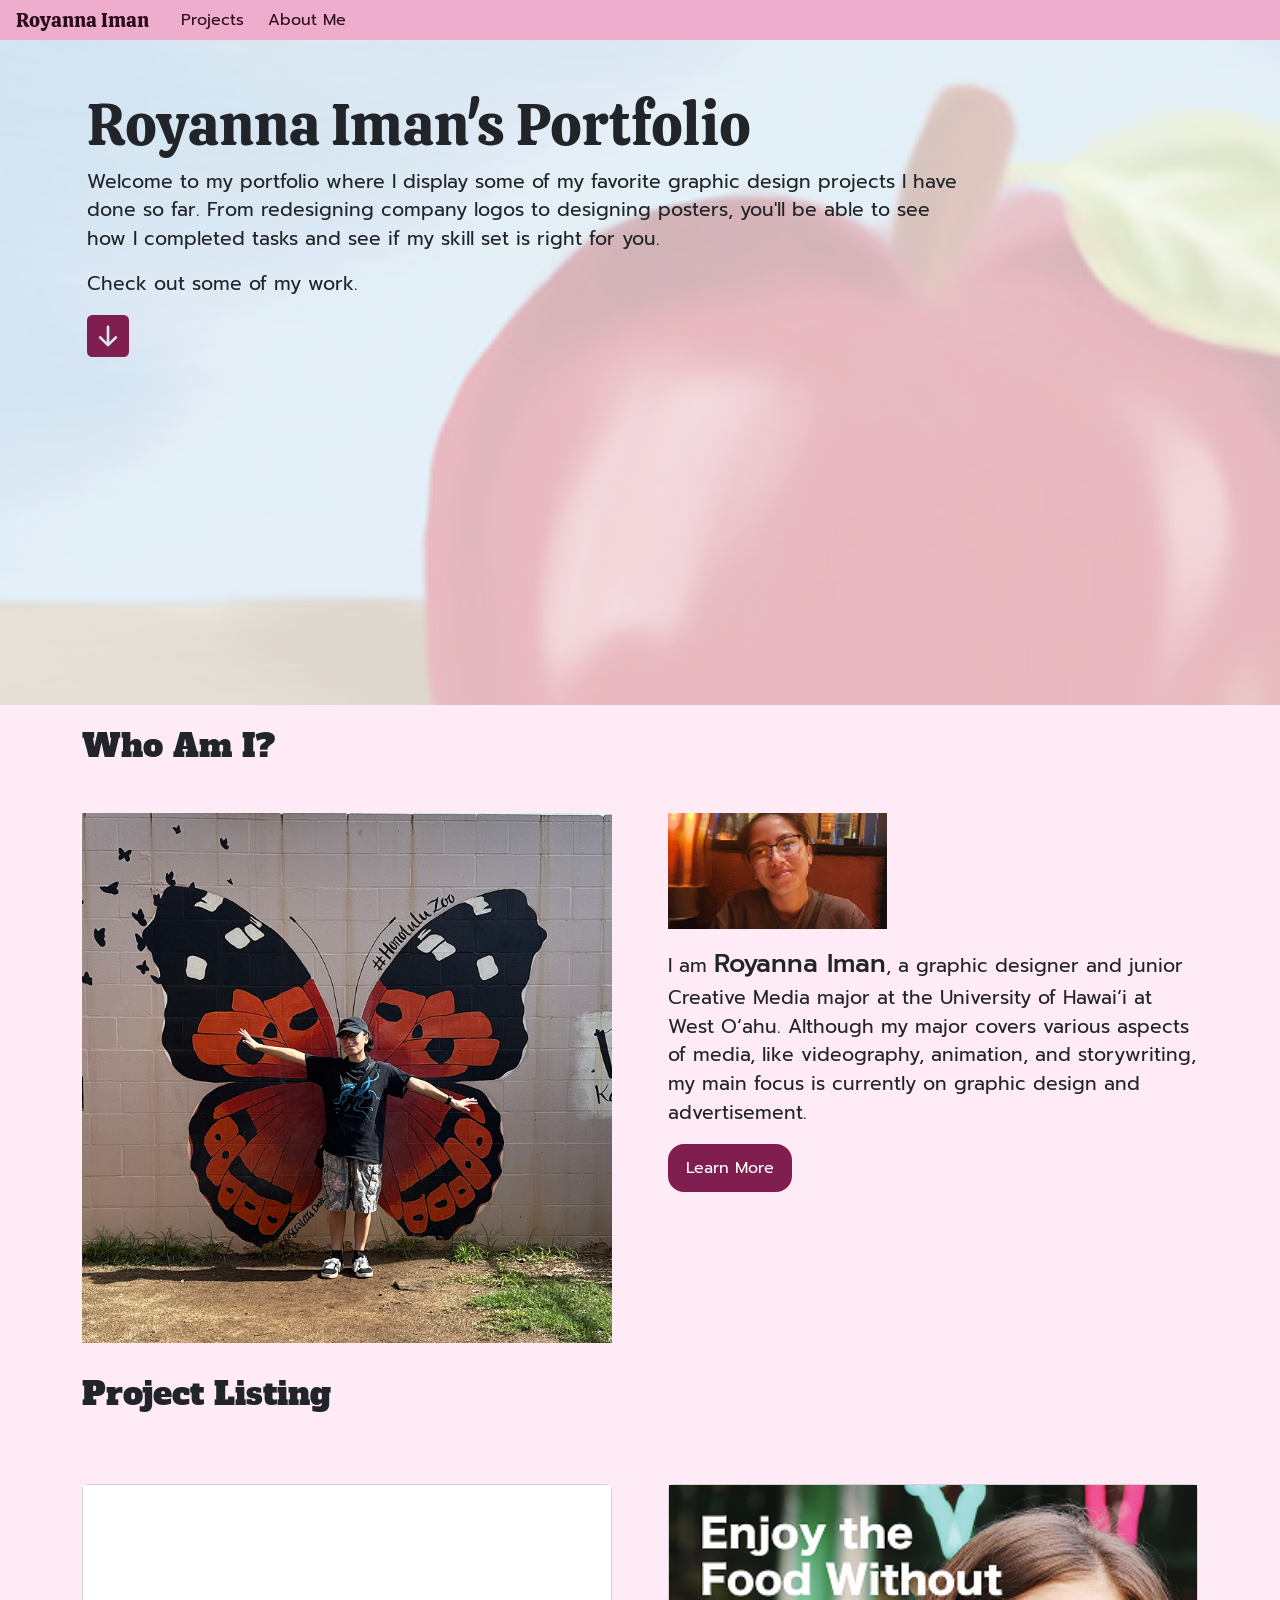
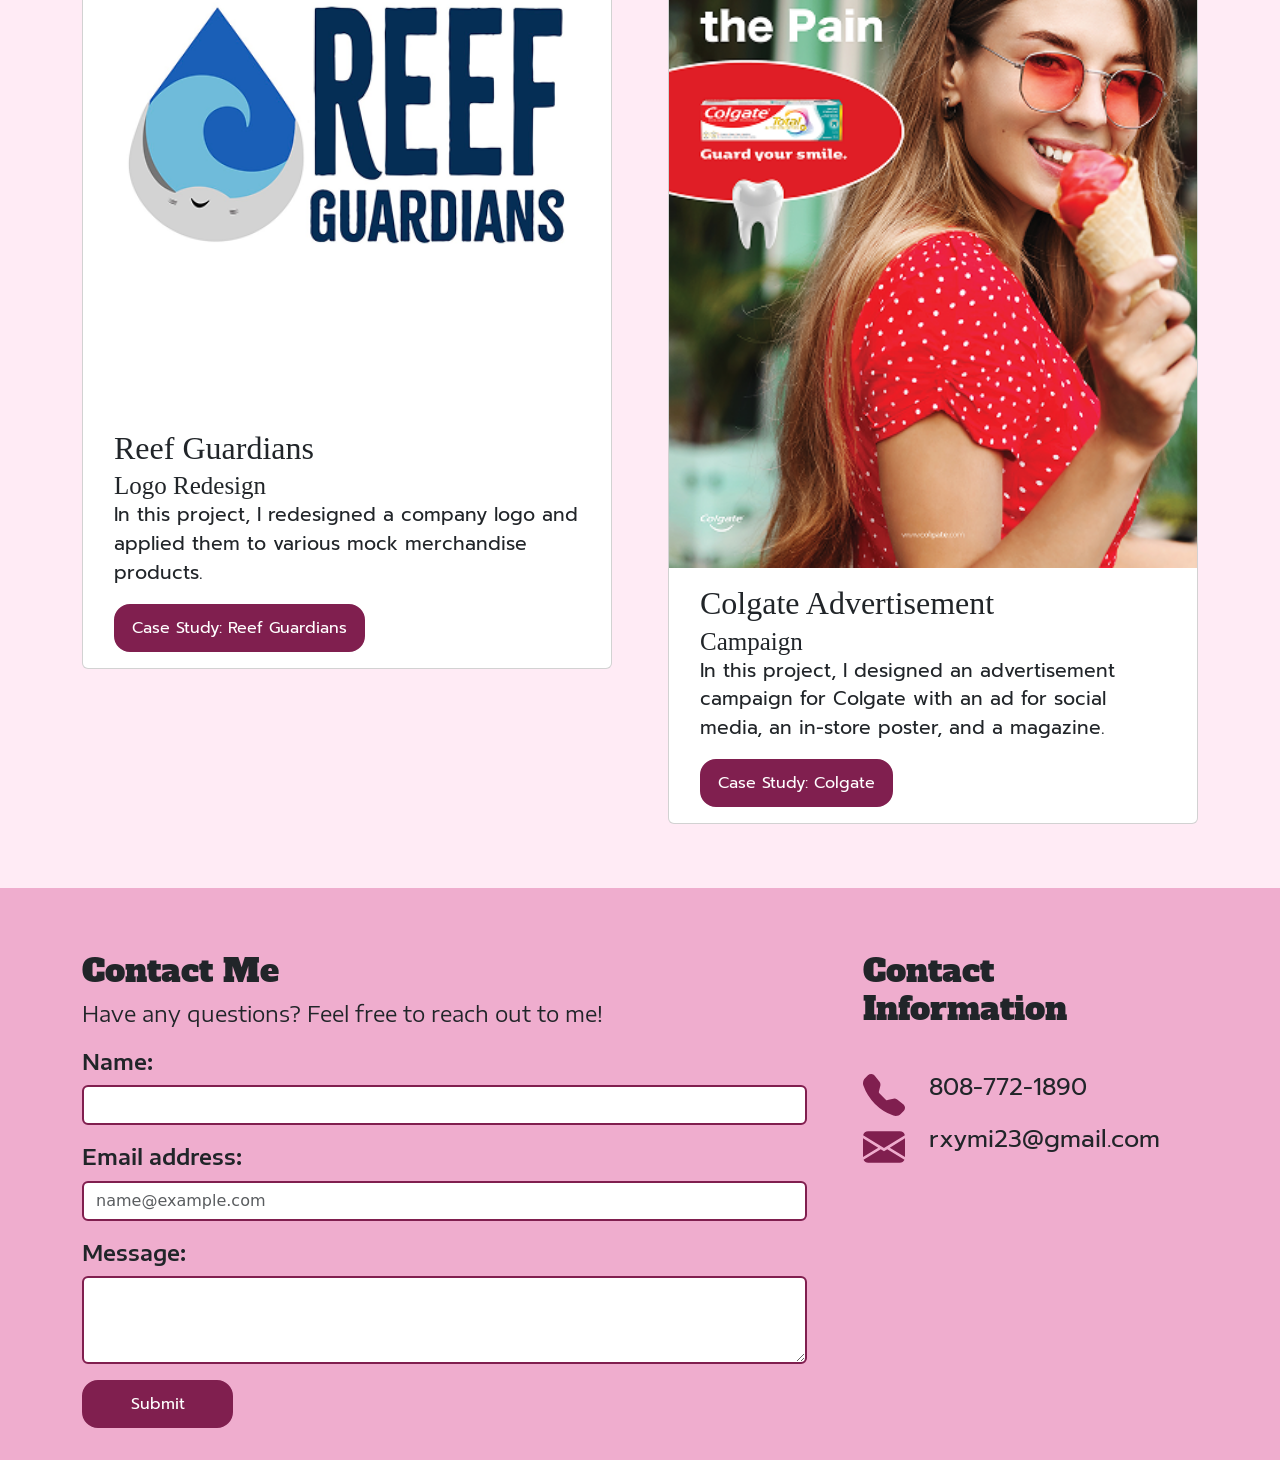
==== commit e47d973b: "links-fixed-buttons" ====
--- a/index.html
+++ b/index.html
@@ -42,6 +42,11 @@
     <!--Instrument Sans-->
     <style>
         @import url('https://fonts.googleapis.com/css2?family=Instrument+Sans:ital,wght@0,400..700;1,400..700&display=swap');
+    </style>
+
+    <!--Afacad-->
+    <style>
+        @import url('https://fonts.googleapis.com/css2?family=Afacad:ital,wght@0,400..700;1,400..700&family=Encode+Sans+Expanded:wght@100;200;300;400;500;600;700;800;900&display=swap');
     </style>
 
 </head>
--- a/css/style.css
+++ b/css/style.css
@@ -44,6 +44,14 @@
         "wdth" 100;
 }
 
+.afacad-font {
+    font-family: "Afacad", sans-serif;
+    font-optical-sizing: auto;
+    font-weight: 300;
+    font-style: normal;
+}
+
+
 h1 {
     font-family: Calistoga;
     font-size: clamp(40px, 2vw, 58px);
@@ -70,7 +78,7 @@
 
 p {
     font-family: Prompt;
-    /* width: 35em; */
+    /* width: 20em; */
     font-size: 1.2em;
 }
 
@@ -374,6 +382,17 @@
     height: 42px;
     min-width: 42px;
     min-height: 42px;
+}
+
+.card-title {
+    font-family: Afacad;
+    font-size: clamp(25px, 8vw, 32px);
+}
+
+.card-subtitle {
+    font-family: Afacad;
+    font-size: clamp(20px, 2vw, 25px);
+    font-weight: 200;
 }
 
 .card-btn {
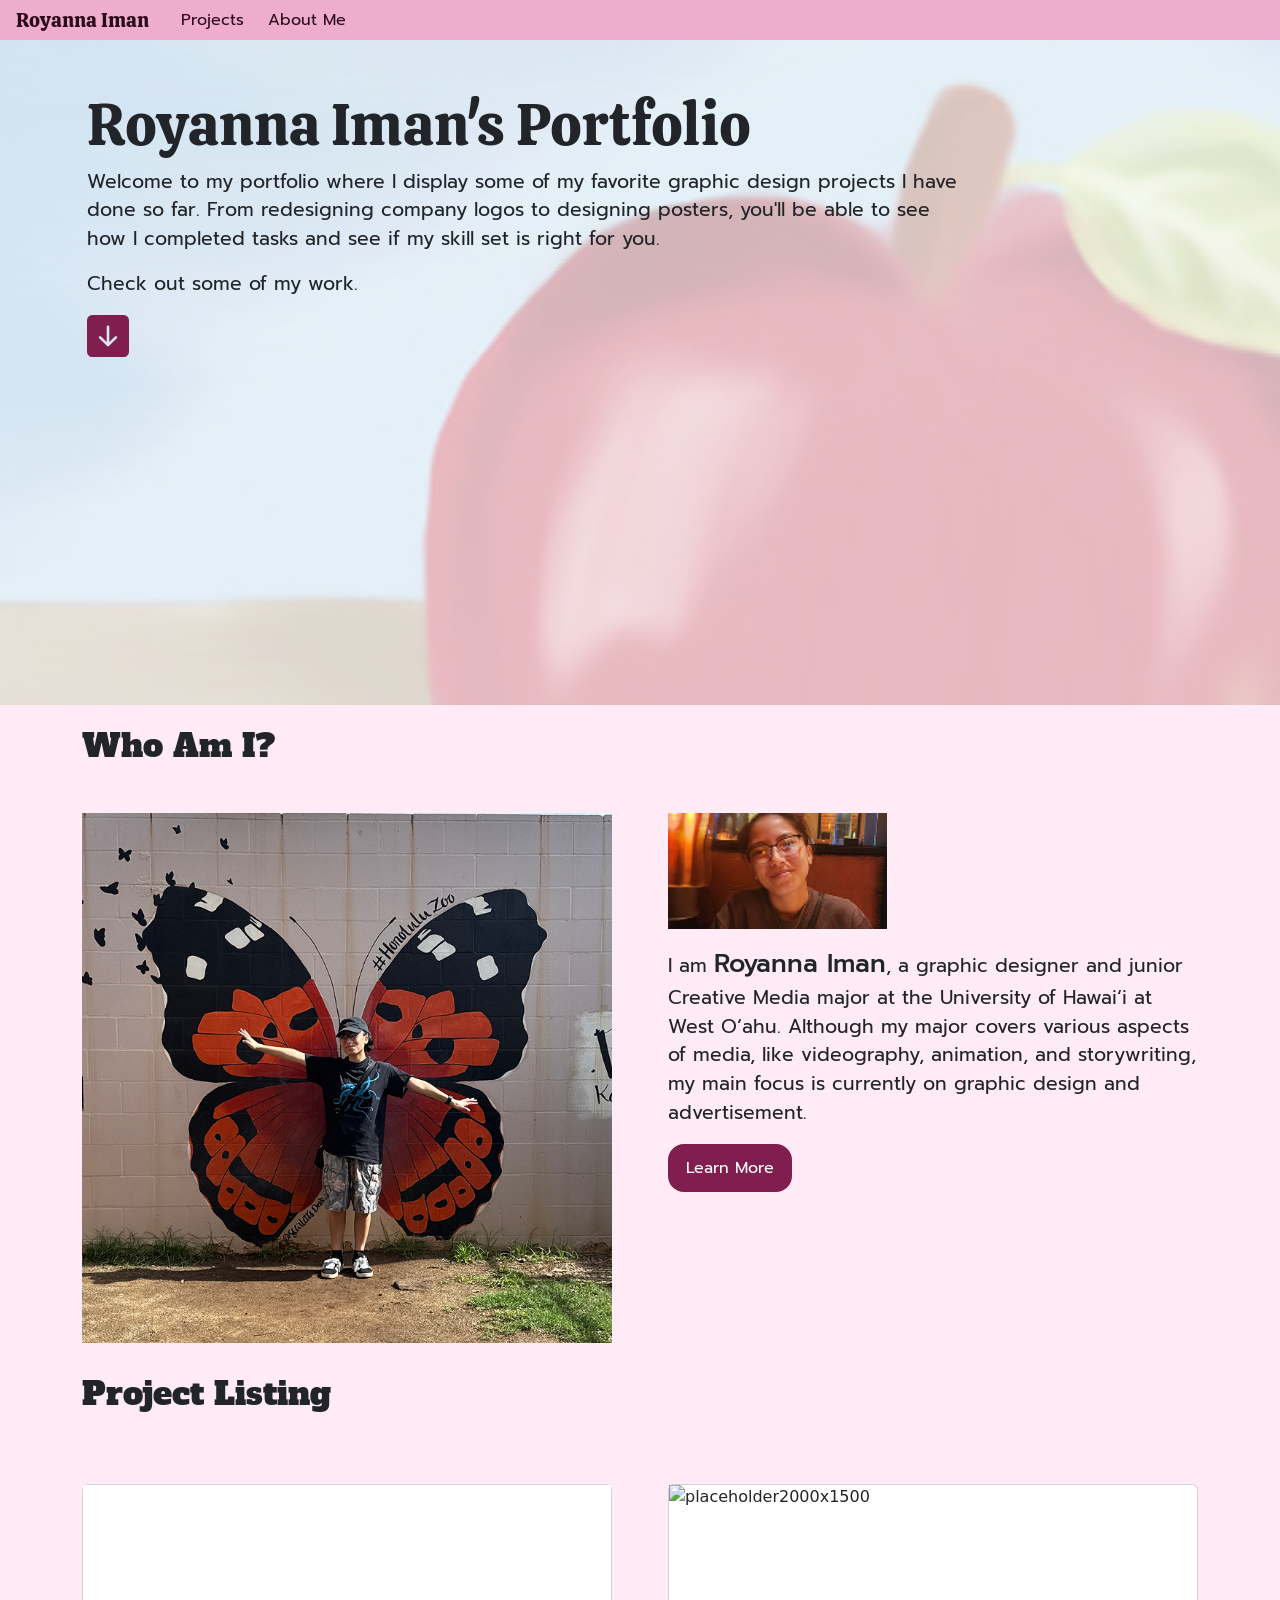
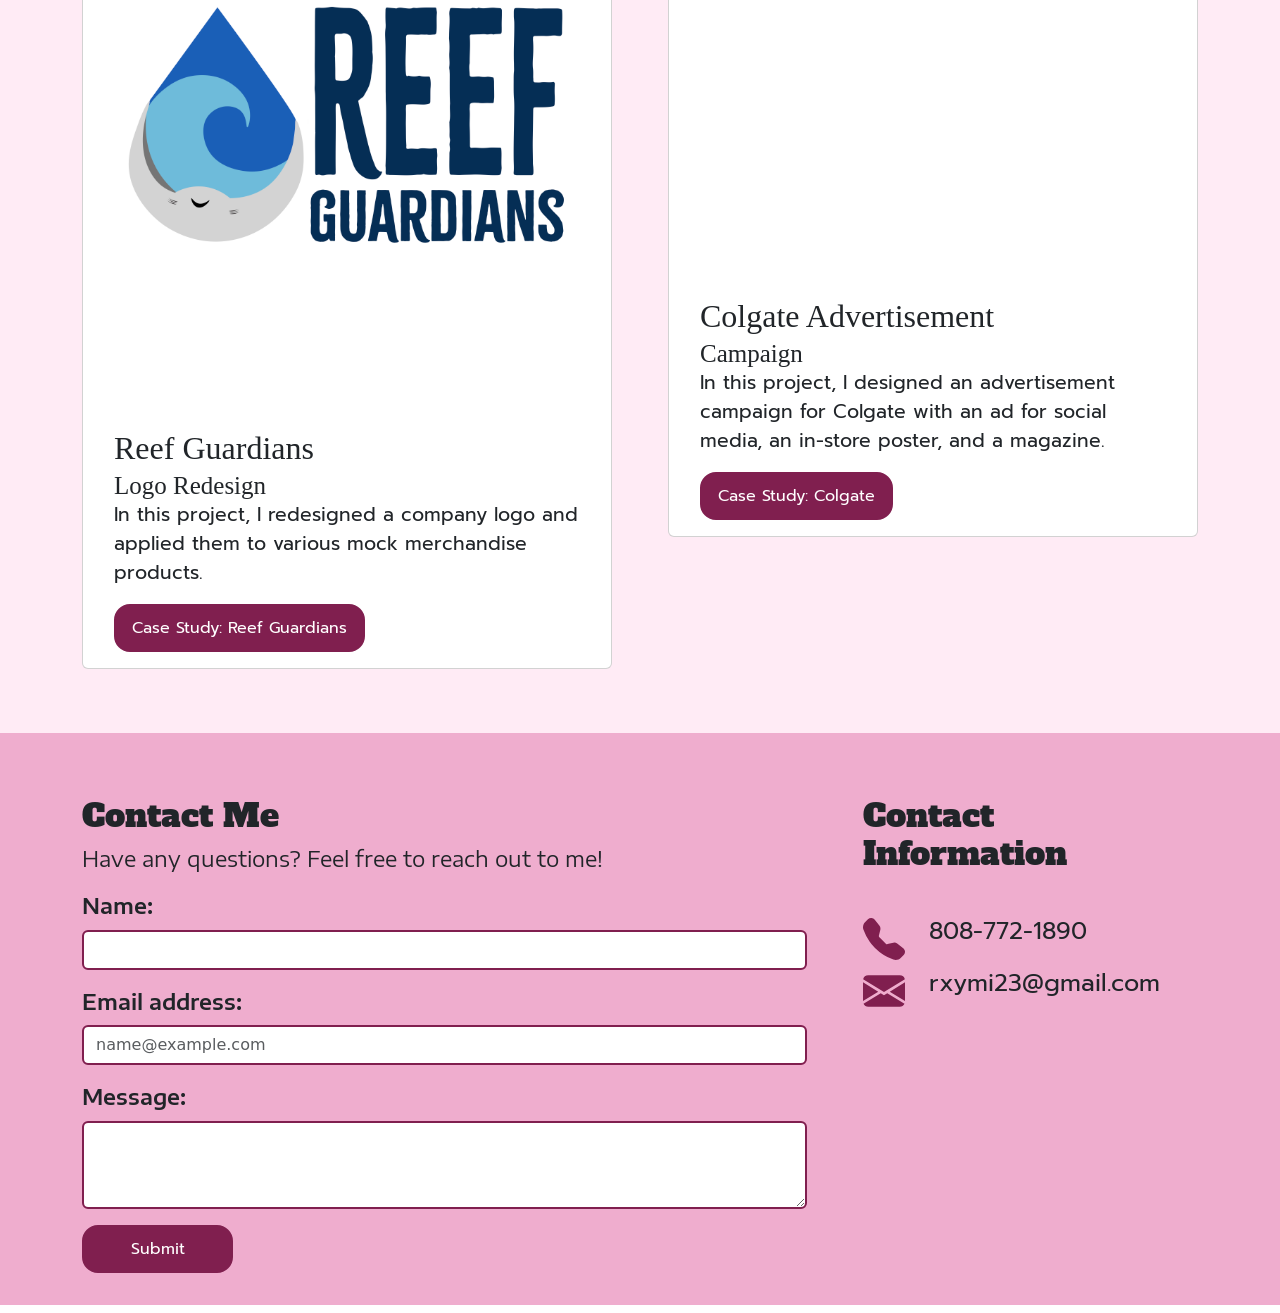
==== commit e7325c6a: "image-card-fix" ====
--- a/index.html
+++ b/index.html
@@ -158,7 +158,7 @@
 
                 <div class="one-half">
                     <div class="card">
-                        <img src="images/thumbnail-of-project-1.png" alt="placeholder2000x1500" width="2000"
+                        <img src="images/project-result-logo-jpg.jpg" alt="placeholder2000x1500" width="2000"
                             height="1500">
                         <div class="card-body">
                             <h3 class="card-title">Reef Guardians</h3>
@@ -173,8 +173,7 @@
                 </div>
                 <div class="one-half">
                     <div class="card">
-                        <img src="images/thumbnail-of-project-2.png" alt="placeholder2000x1500" width="2000"
-                            height="1500">
+                        <img src="images/campaign-1-image.jpg" alt="placeholder2000x1500" width="2000" height="1500">
                         <div class="card-body">
                             <h3 class="card-title">Colgate Advertisement</h3>
                             <h4 class="card-subtitle">Campaign</h4>
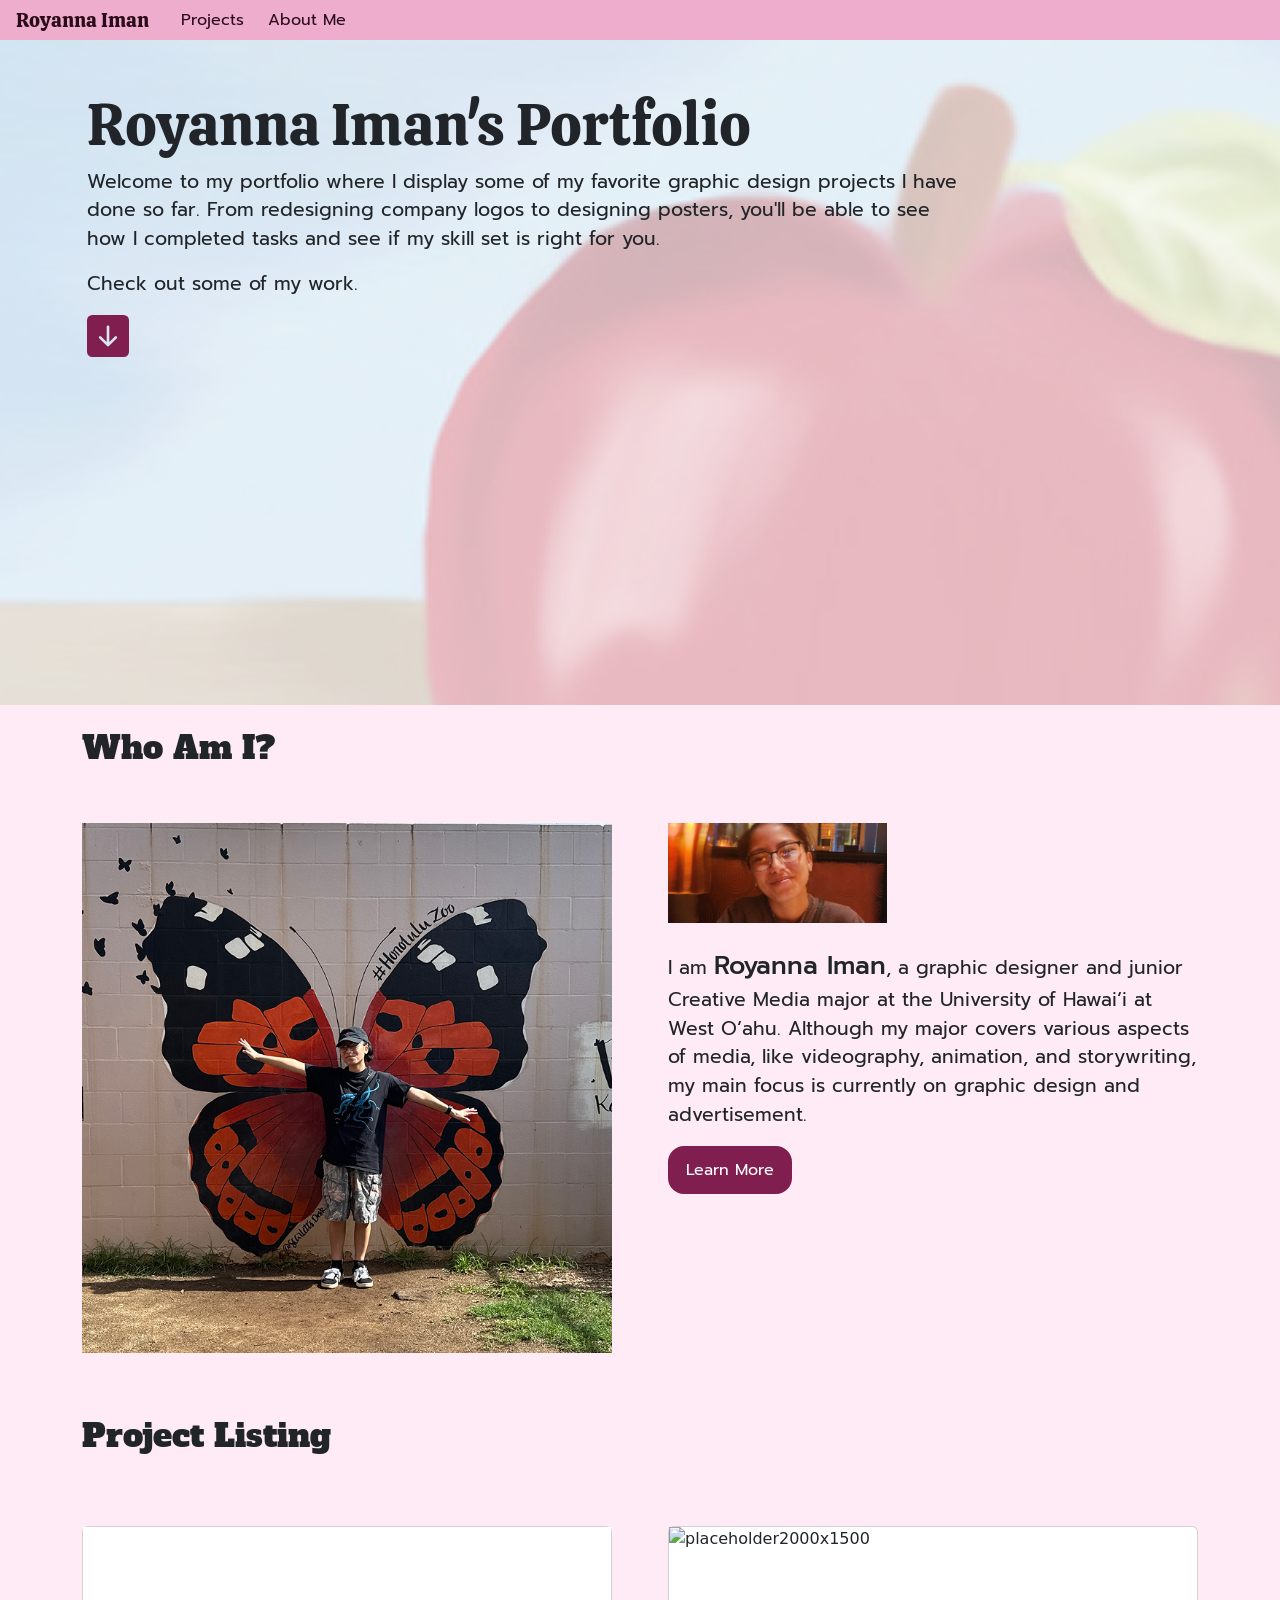
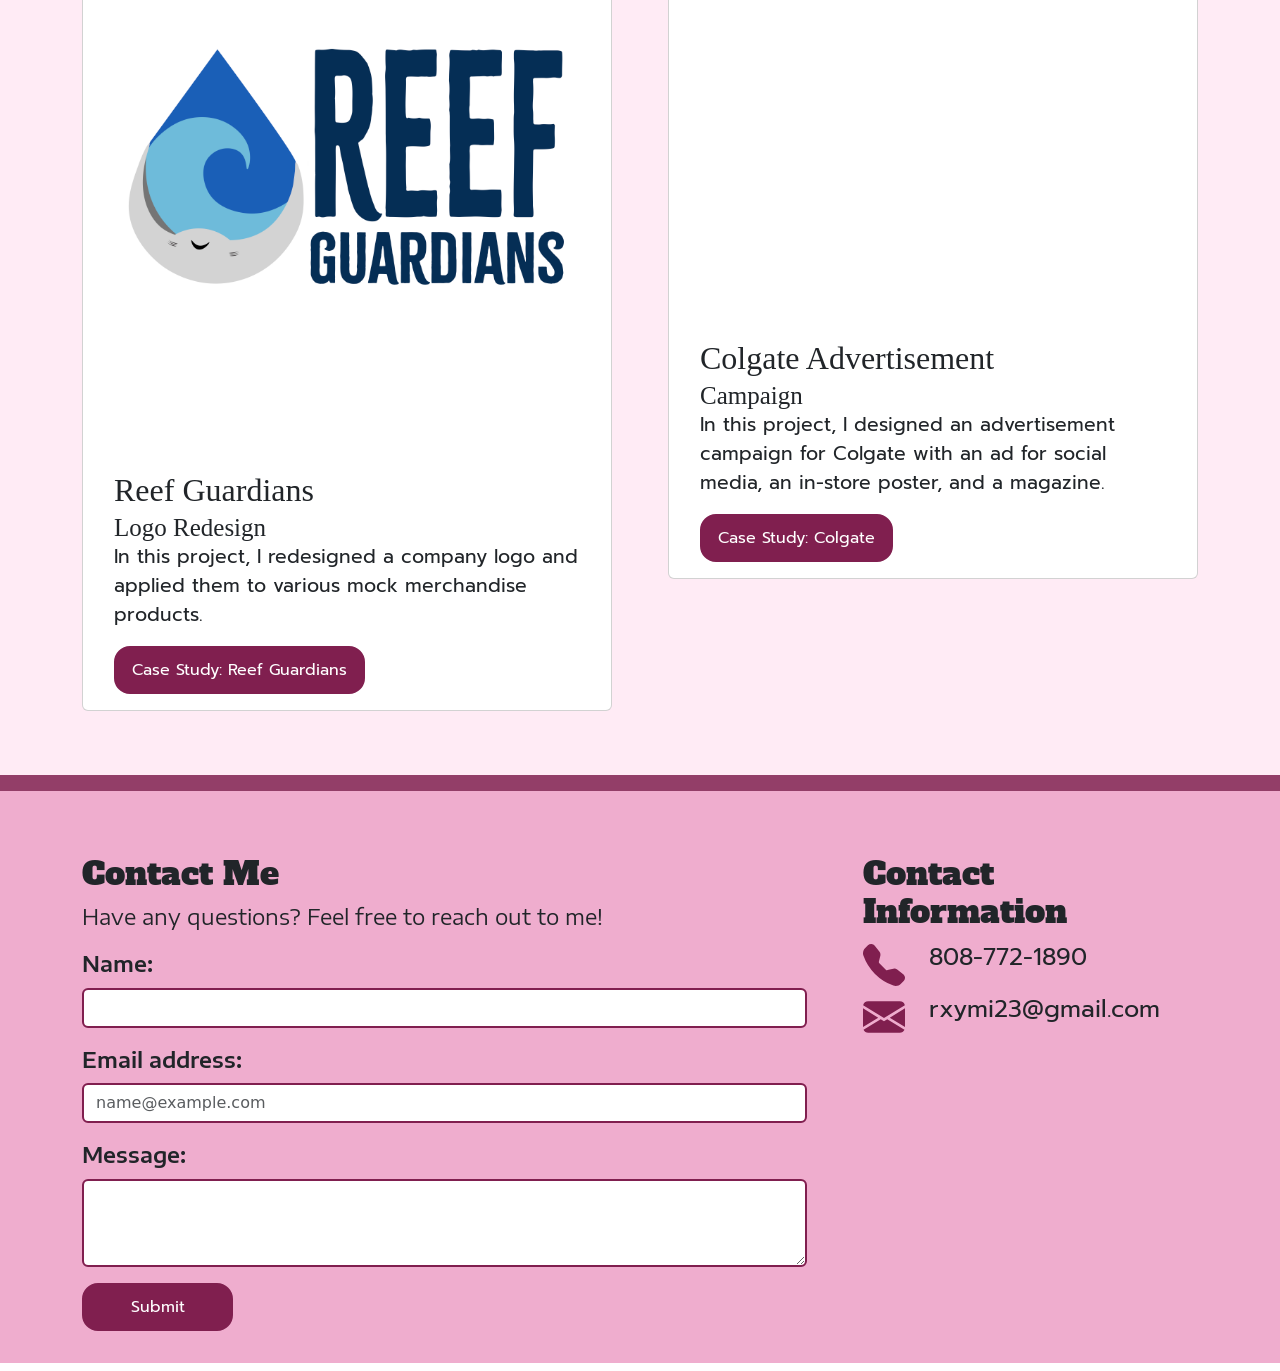
==== commit adde25ce: "bug-fixes" ====
--- a/index.html
+++ b/index.html
@@ -68,7 +68,7 @@
                             <a class="nav-link" aria-current="page" href="#project-listing-id">Projects</a>
                         </li>
                         <li class="nav-item">
-                            <a class="nav-link" href="#">About Me</a>
+                            <a class="nav-link" href="about-me.html">About Me</a>
                         </li>
                     </ul>
                 </div>
@@ -89,7 +89,7 @@
                 <p>Check out some of my work.</p>
                 <a href="#project-listing-id" class="btn-primary">
                     <svg xmlns="http://www.w3.org/2000/svg" width="42" height="42" fill="#801f4f"
-                        class="bi bi-arrow-down-square-fill" viewBox="0 0 16 16">
+                        class="bi bi-arrow-down-square-fill arrow-button-home" viewBox="0 0 16 16">
                         <path
                             d="M2 0a2 2 0 0 0-2 2v12a2 2 0 0 0 2 2h12a2 2 0 0 0 2-2V2a2 2 0 0 0-2-2zm6.5 4.5v5.793l2.146-2.147a.5.5 0 0 1 .708.708l-3 3a.5.5 0 0 1-.708 0l-3-3a.5.5 0 1 1 .708-.708L7.5 10.293V4.5a.5.5 0 0 1 1 0" />
                 </a>
@@ -108,7 +108,7 @@
                     <img src="./images/royanna-butterfly.png" class="royanna-zoo" alt="royanna-butterfly">
                 </div>
                 <div class="one-half">
-                    <img src="./images/royanna-iman.png" class="royanna-restaurant" alt="royanna-iman">
+                    <img src="./images/royanna-iman-restaurant.jpg" class="royanna-restaurant" alt="royanna-iman">
                     <p>
                         I am <span class="bold-name">Royanna Iman</span>, a graphic designer and junior Creative
                         Media major at the University of Hawai&#699;i at
@@ -116,7 +116,7 @@
                         and
                         storywriting, my main focus is currently on graphic design and advertisement.
                     </p>
-                    <a class="btn btn-primary" href="#" role="button">Learn More</a>
+                    <a class="btn btn-primary" href="about-me.html" role="button">Learn More</a>
                 </div>
             </div>
 
@@ -224,7 +224,7 @@
                     </div>
                     <div class="one-third">
                         <h2>Contact Information</h2>
-                        <footer class="footer">
+                        <footer class="contact-information">
                             <!-- Telephone Icon Start -->
                             <div class="phone-info">
                                 <svg xmlns="http://www.w3.org/2000/svg" width="42" height="42" fill="#801F4F"
--- a/css/style.css
+++ b/css/style.css
@@ -303,6 +303,7 @@
     min-width: 360px;
     padding: 5px;
     padding-top: 50px;
+    padding-bottom: 2em;
     margin-right: 20%;
 }
 
@@ -332,6 +333,14 @@
     border-color: #801F4F;
 }
 
+.arrow-button-home:hover {
+    fill: white;
+    border-style: solid;
+    border-width: 2px;
+    border-radius: 5px;
+    border-color: #801F4F;
+}
+
 .form-label {
     font-family: "Encode Sans Expanded";
     font-size: clamp(16px, 2vw, 21px);
@@ -347,14 +356,31 @@
     background-color: white;
 }
 
+/* section {
+    background-color: #FFEBF5;
+} */
+.who-i-am {
+    background-color: #FFEBF5;
+}
+
+.projects {
+    background-color: #FFEBF5;
+}
+
 section {
-    background-color: #FFEBF5;
+    background-color: #ffc2e1;
 }
 
 .footer {
     background-color: #efadce;
     padding-top: 2em;
-}
+    border-top: solid;
+    border-color: #933e68;
+    border-top-width: 1em;
+}
+
+
+
 
 .submit {
     width: clamp(151px, 2vw, 248px);
@@ -433,7 +459,7 @@
     max-width: 727px;
     object-fit: cover;
     vertical-align: middle;
-    padding-top: 8px;
+    padding-top: 1em;
 }
 
 .royanna-restaurant {
@@ -441,11 +467,11 @@
     max-width: 219px;
     height: 100%;
     max-height: 140px;
-    object-position: 50% 20%;
+    object-position: 50% 10%;
     object-fit: cover;
     vertical-align: middle;
-    padding-bottom: 16px;
-    padding-top: 8px;
+    padding-bottom: 1.5em;
+    padding-top: 1em;
 }
 
 
@@ -458,7 +484,8 @@
     flex-wrap: wrap;
     align-items: flex-start;
     justify-content: left;
-    padding-top: 22px;
+    padding-top: 1.5em;
+    padding-bottom: 2em;
 
 }
 
@@ -489,7 +516,7 @@
 
 h4 {
     font-family: Afacad;
-    font-size: clamp(15px, 4vw, 32px);
+    font-size: clamp(20px, 4vw, 32px);
 
 }
 
@@ -621,4 +648,92 @@
 
 .img-fluid.m-bottom {
     margin-bottom: 4em;
+}
+
+/* .ideas-list{
+    column-count: 2;
+    column-gap: 2em;
+} */
+
+.ideas-list {
+    display: grid;
+    grid-template-columns: 1fr;
+
+    @media(min-width:600px) {
+        grid-template-columns: repeat(2, auto);
+    }
+}
+
+.ideas-list {
+    font-family: inter;
+    background-color: white;
+    padding: 50px;
+}
+
+.individual-idea {
+    padding-bottom: 40px;
+    padding-right: 40px;
+    padding-left: 40px;
+}
+
+.ideas {
+    padding-bottom: 1.5em;
+}
+
+.ideas-section {
+    padding-top: 1.5em;
+    padding-bottom: 1.5em;
+}
+
+.creative-brief-section {
+    padding-bottom: 1.5em;
+}
+
+.idea-choice {
+    padding-top: 1em;
+    padding-bottom: 1.5em;
+}
+
+.sketches-content {
+    padding-bottom: 2em;
+}
+
+.colgate-results-images {
+    padding-top: 1.5em;
+    padding-bottom: 1.5em;
+}
+
+/* .btn-center{
+    display: grid;
+    justify-content: right;
+    align-items: right;
+    padding-top: 2em;
+    padding-bottom: 2em;
+} */
+
+.bottom-button-sections {
+    display: flex;
+    justify-content: space-between;
+    width: 100%;
+    padding-top: 2em;
+    padding-bottom: 1em;
+}
+
+.sketches-group {
+    padding-bottom: 1.5em;
+    padding-top: 1.5em;
+}
+
+.logo-reef-design {
+    padding-bottom: 1em;
+}
+
+.finalized-logo-section {
+    padding-top: 1.5em;
+    padding-bottom: 1.5em;
+}
+
+.about-me-section {
+    padding-top: 1.5em;
+    padding-bottom: 1.5em;
 }
